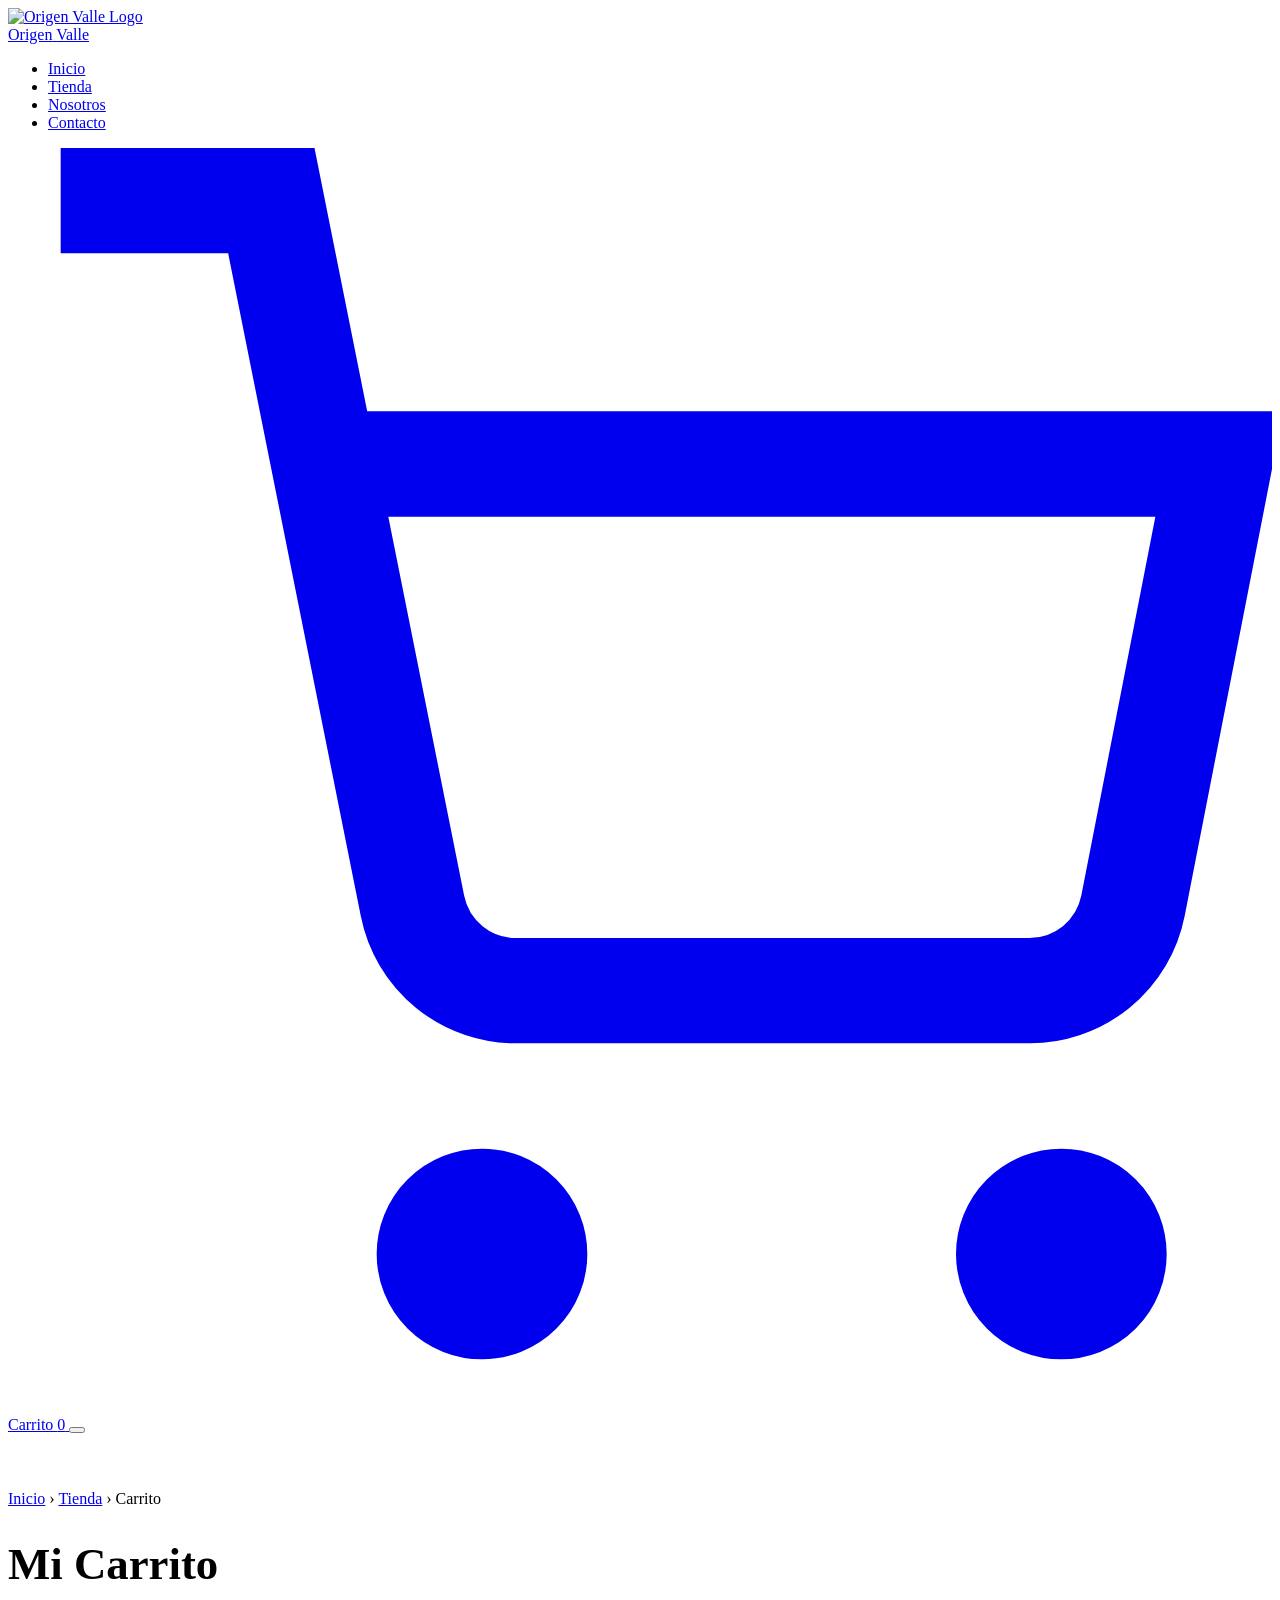
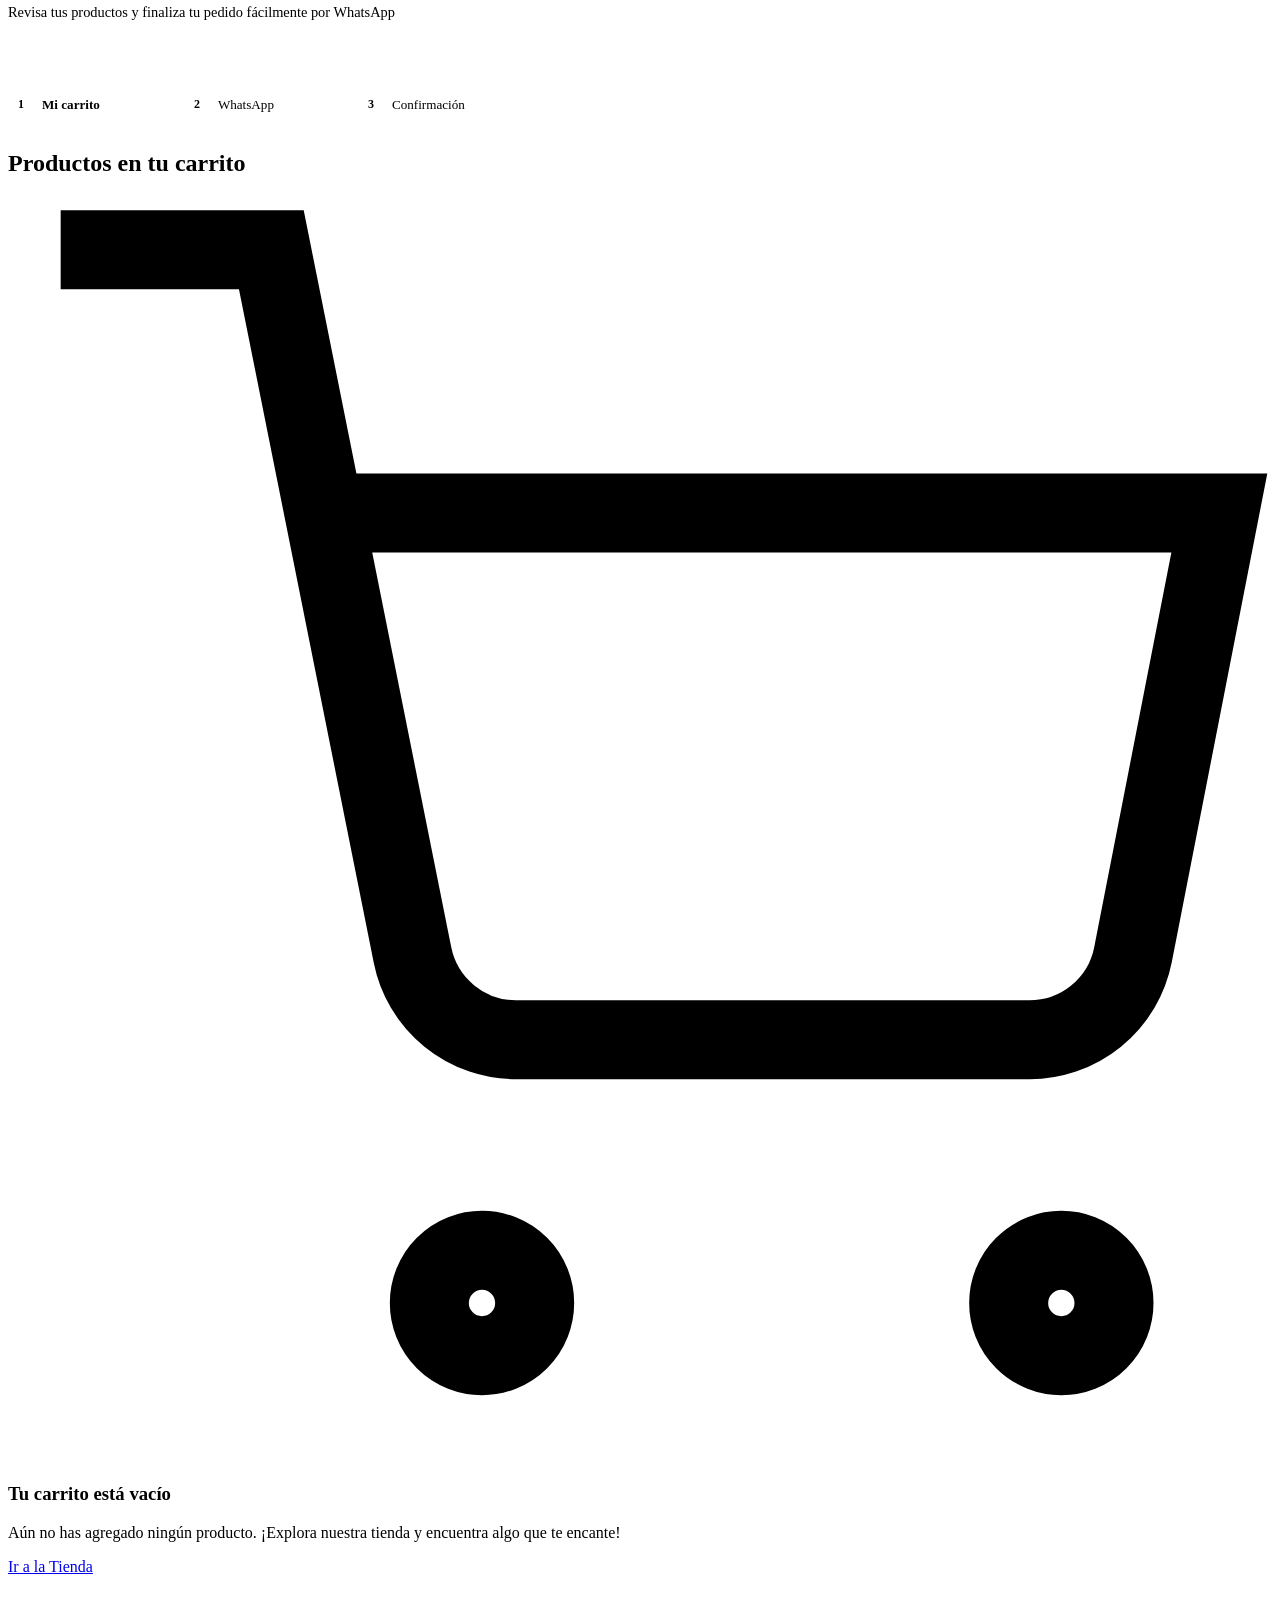
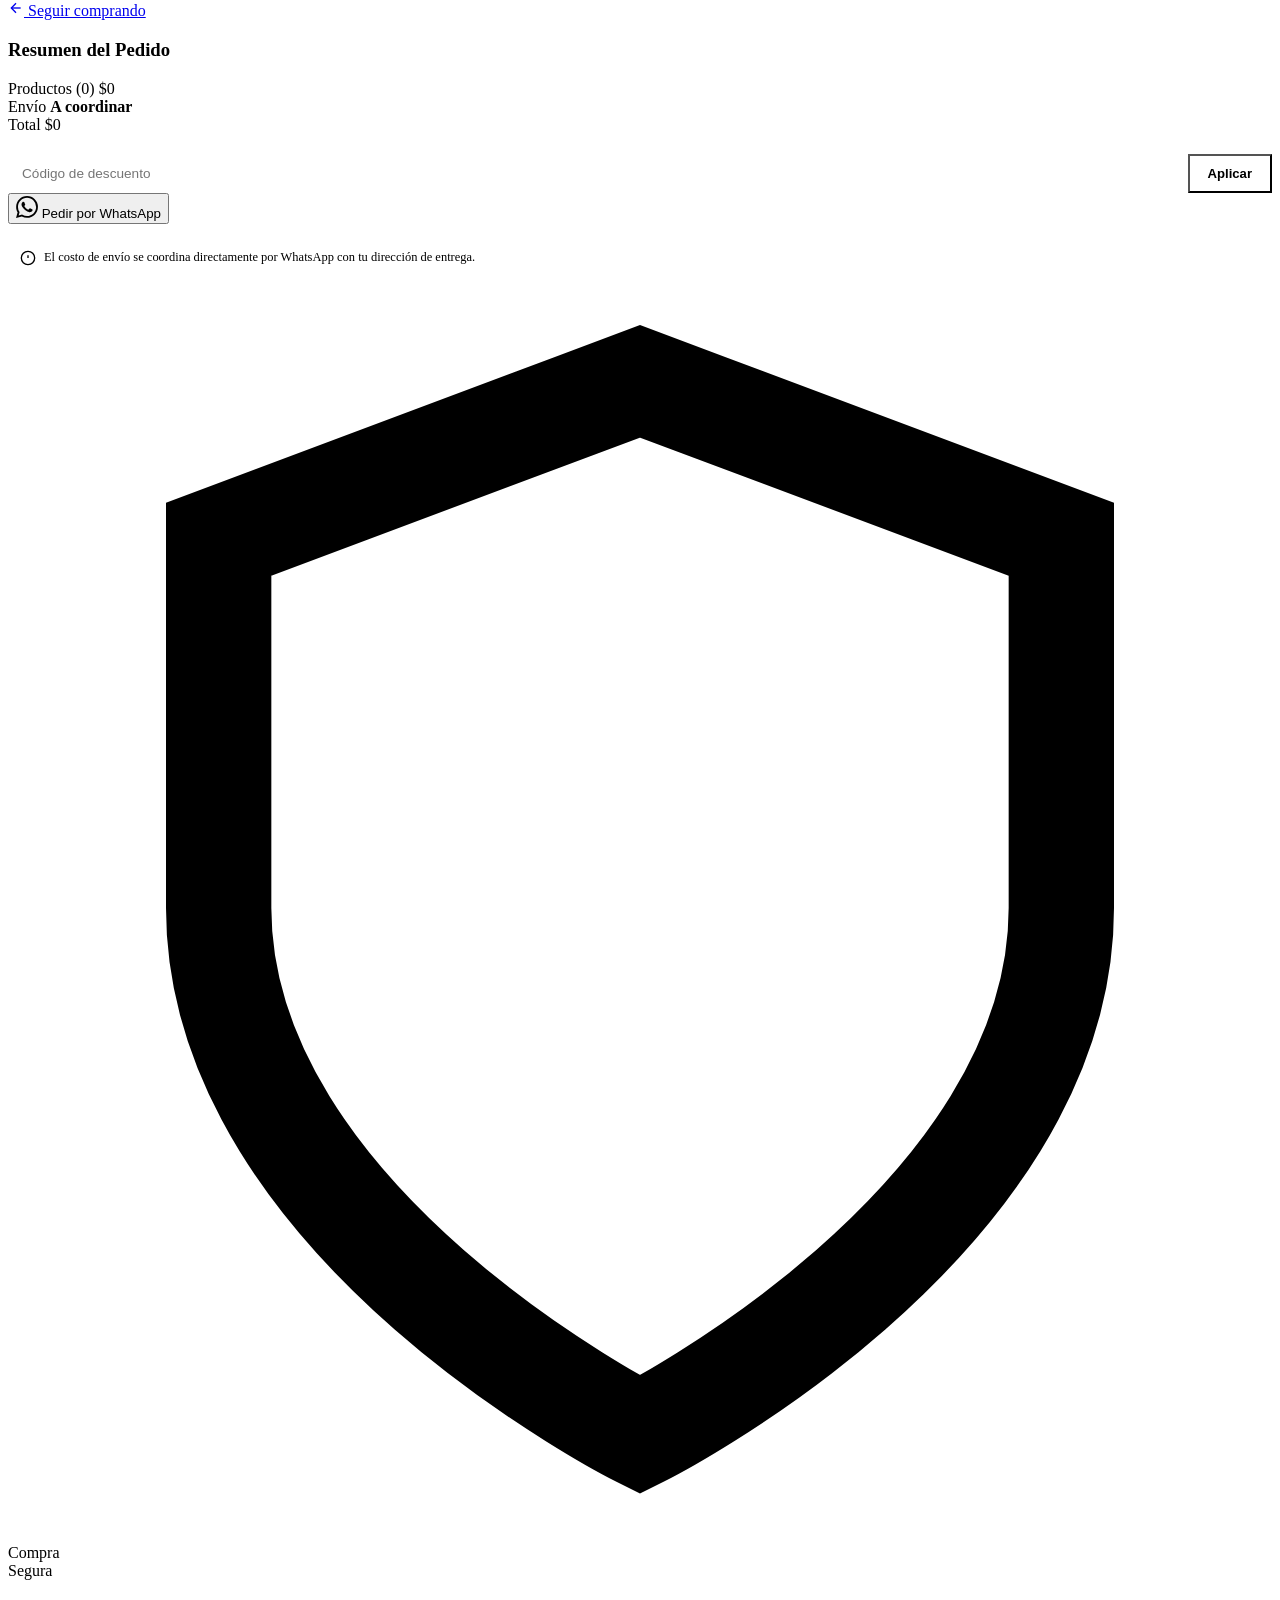
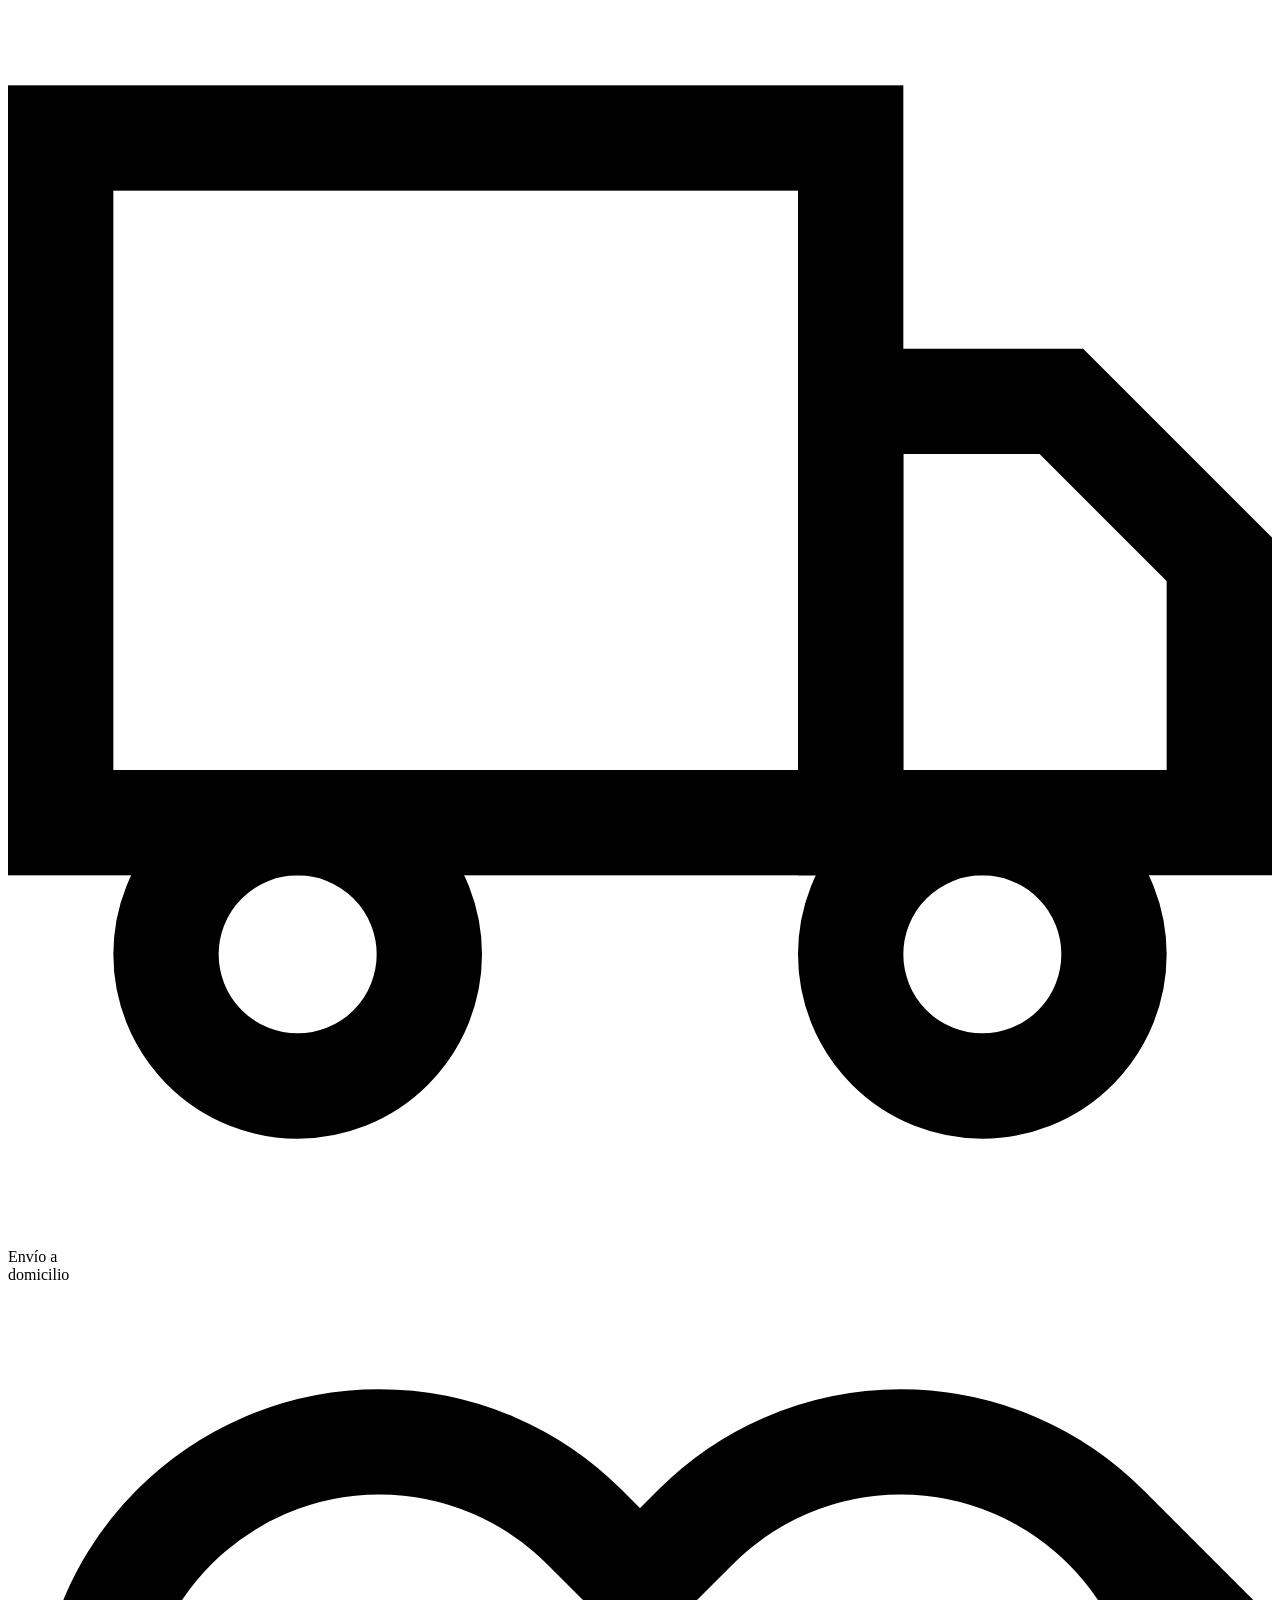
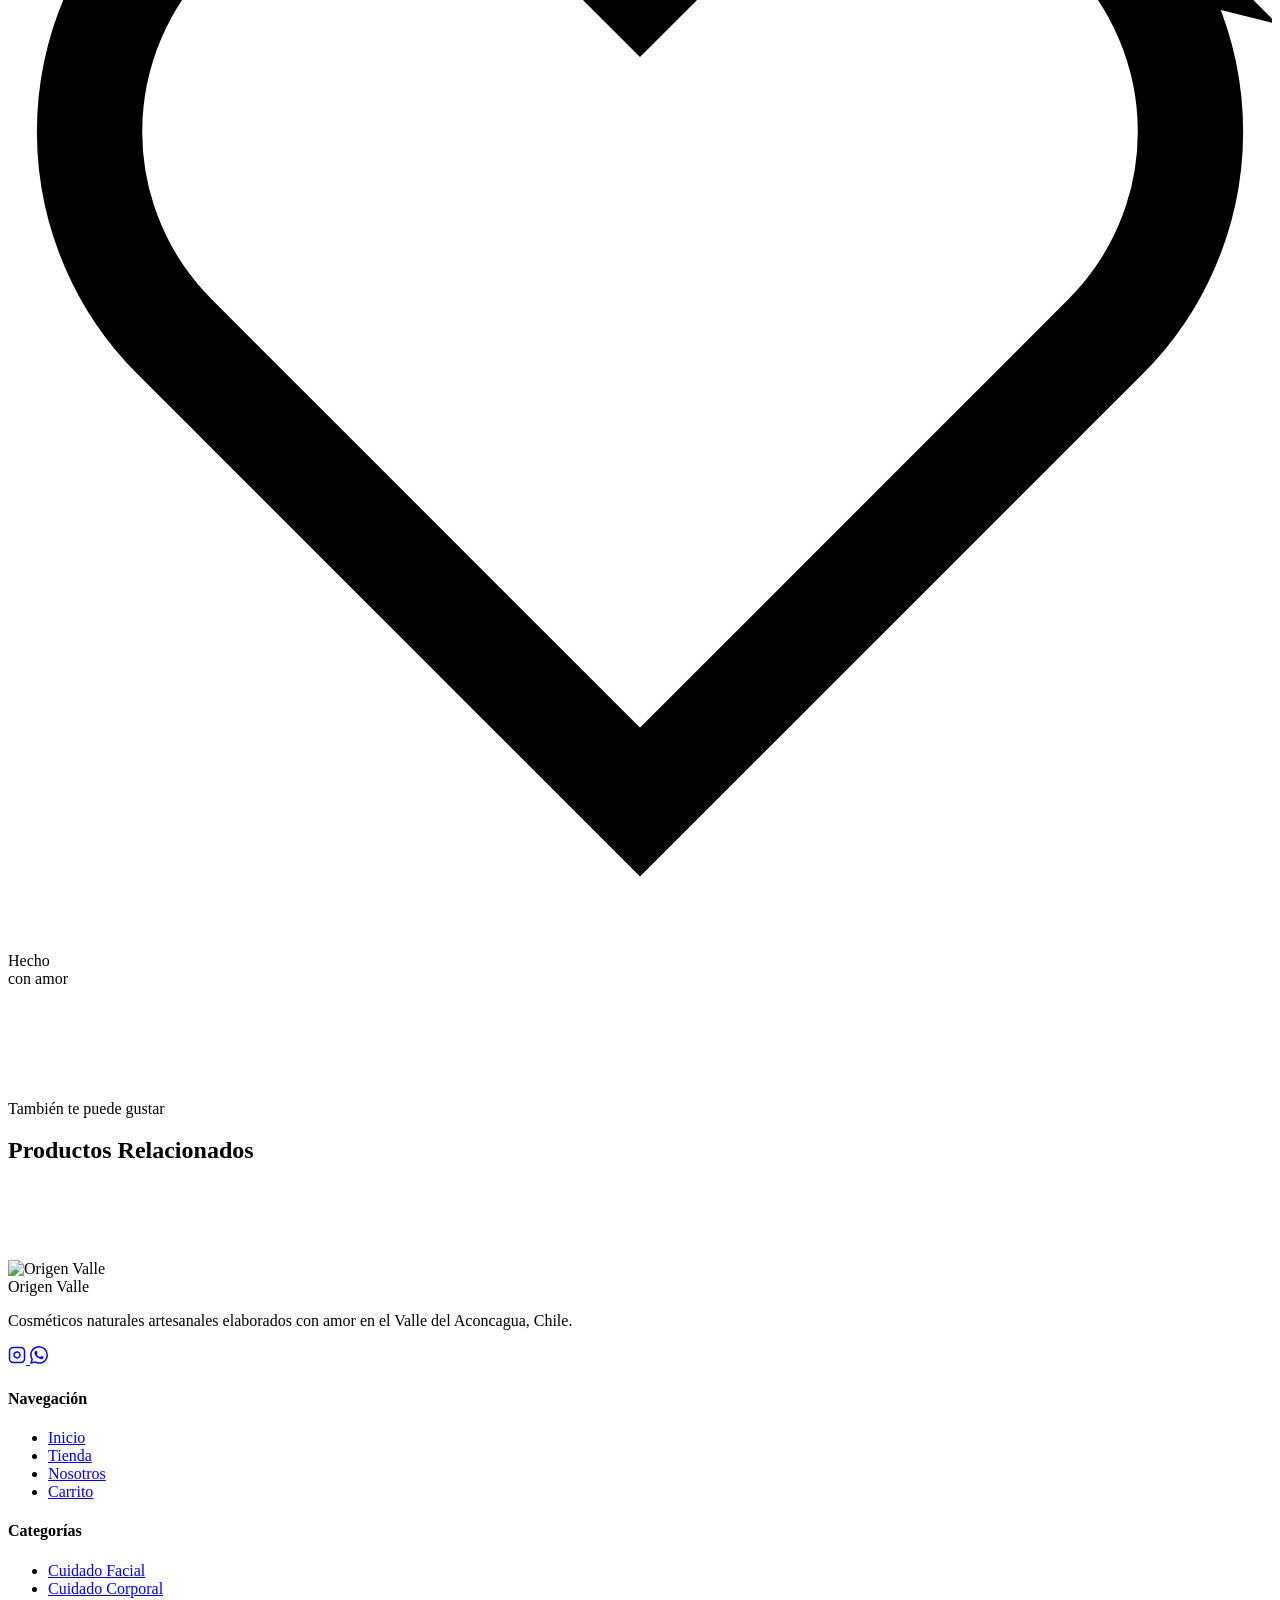
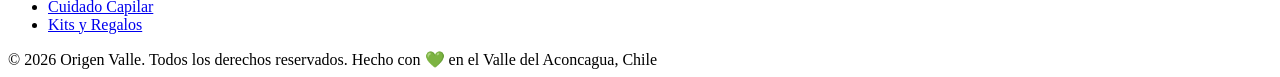
==== carrito.html @ e0bae6c4 "Add carrito.html" ====
<!DOCTYPE html>
<html lang="es">
<head>
  <meta charset="UTF-8">
  <meta name="viewport" content="width=device-width, initial-scale=1.0">
  <meta name="description" content="Carrito de compras — Origen Valle Cosmética Natural">
  <title>Carrito — Origen Valle</title>
  <link rel="stylesheet" href="css/styles.css">
  <style>
    .cart-header-section {
      background: linear-gradient(135deg, var(--primary-light) 0%, #FDFAF7 100%);
      padding: 3.5rem 0 2.5rem;
    }
    .cart-header-section h1 {
      font-family: 'Playfair Display', serif;
      font-size: clamp(2rem, 4vw, 2.8rem);
      color: var(--dark);
      margin-bottom: 0.5rem;
    }
    .cart-header-section h1 span { color: var(--primary-dark); }
    .cart-header-section p { color: var(--medium); font-size: 0.9rem; }

    /* Sugeridos */
    .suggested-section {
      background: var(--cream);
      padding: 4rem 0;
    }
    .suggested-section .section-header { margin-bottom: 2rem; }
    .suggested-grid {
      display: grid;
      grid-template-columns: repeat(4, 1fr);
      gap: 1.25rem;
    }

    /* Cupón */
    .coupon-row {
      display: flex;
      gap: 0.5rem;
      margin-top: 1.25rem;
    }
    .coupon-input {
      flex: 1;
      padding: 10px 14px;
      border: 1.5px solid var(--border);
      border-radius: var(--radius-pill);
      font-family: 'Poppins', sans-serif;
      font-size: 0.85rem;
      outline: none;
      background: var(--light-bg);
      transition: var(--transition);
    }
    .coupon-input:focus {
      border-color: var(--primary);
      background: var(--white);
    }
    .coupon-btn {
      padding: 10px 18px;
      background: var(--primary-light);
      color: var(--primary-dark);
      border-radius: var(--radius-pill);
      font-size: 0.82rem;
      font-weight: 600;
      transition: var(--transition);
    }
    .coupon-btn:hover { background: var(--primary); color: var(--white); }

    /* Info badges en resumen */
    .summary-info {
      display: flex;
      align-items: center;
      gap: 8px;
      font-size: 0.78rem;
      color: var(--medium);
      margin-top: 1rem;
      padding: 10px 12px;
      background: var(--primary-light);
      border-radius: var(--radius-sm);
    }
    .summary-info svg { width: 16px; height: 16px; color: var(--primary-dark); flex-shrink: 0; }

    /* Cart Steps indicator */
    .cart-steps {
      display: flex;
      align-items: center;
      gap: 0;
      margin-bottom: 2rem;
    }
    .step {
      display: flex;
      align-items: center;
      gap: 0.5rem;
      font-size: 0.82rem;
      color: var(--medium);
    }
    .step.active { color: var(--primary-dark); font-weight: 600; }
    .step-num {
      width: 26px;
      height: 26px;
      border-radius: 50%;
      border: 2px solid var(--border);
      display: flex;
      align-items: center;
      justify-content: center;
      font-size: 0.75rem;
      font-weight: 700;
      flex-shrink: 0;
    }
    .step.active .step-num {
      background: var(--primary);
      border-color: var(--primary);
      color: var(--white);
    }
    .step-line {
      flex: 1;
      height: 1px;
      background: var(--border);
      margin: 0 0.75rem;
      max-width: 60px;
    }

    @media (max-width: 640px) {
      .suggested-grid { grid-template-columns: repeat(2, 1fr); }
    }
  </style>
</head>
<body data-page="carrito">

  <!-- NAVBAR -->
  <nav class="navbar">
    <div class="container">
      <a href="index.html" class="nav-logo">
        <img src="logo/WhatsApp%20Image%202026-04-01%20at%2014.21.56.jpeg" alt="Origen Valle Logo">
        <div class="nav-logo-text">
          <span>Origen</span>
          <span>Valle</span>
        </div>
      </a>
      <ul class="nav-links">
        <li><a href="index.html">Inicio</a></li>
        <li><a href="tienda.html">Tienda</a></li>
        <li><a href="index.html#nosotros">Nosotros</a></li>
        <li><a href="index.html#contacto">Contacto</a></li>
      </ul>
      <div class="nav-actions">
        <a href="carrito.html" class="cart-btn">
          <svg viewBox="0 0 24 24" fill="none" stroke="currentColor" stroke-width="2">
            <circle cx="9" cy="21" r="1"/><circle cx="20" cy="21" r="1"/>
            <path d="M1 1h4l2.68 13.39a2 2 0 001.98 1.61h9.72a2 2 0 001.98-1.61L23 6H6"/>
          </svg>
          Carrito
          <span class="cart-badge">0</span>
        </a>
        <button class="menu-toggle" aria-label="Menú">
          <span></span><span></span><span></span>
        </button>
      </div>
    </div>
  </nav>

  <!-- HEADER -->
  <div class="cart-header-section">
    <div class="container">
      <div class="breadcrumb">
        <a href="index.html">Inicio</a>
        <span>›</span>
        <a href="tienda.html">Tienda</a>
        <span>›</span>
        <span>Carrito</span>
      </div>
      <h1>Mi <span>Carrito</span></h1>
      <p>Revisa tus productos y finaliza tu pedido fácilmente por WhatsApp</p>
    </div>
  </div>

  <!-- CART CONTENT -->
  <div style="background: var(--light-bg); padding: 1rem 0 3rem;">
    <div class="container">
      <div class="cart-layout">

        <!-- Columna izquierda: items -->
        <div class="cart-items-section">

          <!-- Pasos -->
          <div class="cart-steps">
            <div class="step active">
              <div class="step-num">1</div>
              <span>Mi carrito</span>
            </div>
            <div class="step-line"></div>
            <div class="step">
              <div class="step-num">2</div>
              <span>WhatsApp</span>
            </div>
            <div class="step-line"></div>
            <div class="step">
              <div class="step-num">3</div>
              <span>Confirmación</span>
            </div>
          </div>

          <h2>Productos en tu carrito</h2>

          <!-- Estado vacío -->
          <div class="cart-empty hidden" id="cart-empty">
            <svg viewBox="0 0 24 24" fill="none" stroke="currentColor" stroke-width="1.5">
              <circle cx="9" cy="21" r="1"/><circle cx="20" cy="21" r="1"/>
              <path d="M1 1h4l2.68 13.39a2 2 0 001.98 1.61h9.72a2 2 0 001.98-1.61L23 6H6"/>
            </svg>
            <h3>Tu carrito está vacío</h3>
            <p>Aún no has agregado ningún producto. ¡Explora nuestra tienda y encuentra algo que te encante!</p>
            <a href="tienda.html" class="btn btn-primary">Ir a la Tienda</a>
          </div>

          <!-- Items -->
          <div id="cart-items"></div>

          <!-- Continuar comprando -->
          <div style="margin-top: 1.5rem;">
            <a href="tienda.html" class="btn btn-outline" style="gap:8px;">
              <svg viewBox="0 0 24 24" fill="none" stroke="currentColor" stroke-width="2" width="16" height="16">
                <line x1="19" y1="12" x2="5" y2="12"/><polyline points="12 19 5 12 12 5"/>
              </svg>
              Seguir comprando
            </a>
          </div>
        </div>

        <!-- Columna derecha: resumen -->
        <div id="order-summary">
          <div class="order-summary">
            <h3>Resumen del Pedido</h3>

            <div class="summary-line">
              <span>Productos (<span id="summary-items">0</span>)</span>
              <span id="summary-subtotal">$0</span>
            </div>
            <div class="summary-line">
              <span>Envío</span>
              <span style="color: var(--primary); font-weight:600;">A coordinar</span>
            </div>
            <div class="summary-line total">
              <span>Total</span>
              <span id="summary-total">$0</span>
            </div>

            <!-- Cupón -->
            <div class="coupon-row">
              <input type="text" class="coupon-input" placeholder="Código de descuento">
              <button class="coupon-btn">Aplicar</button>
            </div>

            <!-- Botón WhatsApp -->
            <button class="whatsapp-btn" onclick="checkoutWhatsApp()">
              <svg viewBox="0 0 24 24" fill="currentColor" width="22" height="22">
                <path d="M17.472 14.382c-.297-.149-1.758-.867-2.03-.967-.273-.099-.471-.148-.67.15-.197.297-.767.966-.94 1.164-.173.199-.347.223-.644.075-.297-.15-1.255-.463-2.39-1.475-.883-.788-1.48-1.761-1.653-2.059-.173-.297-.018-.458.13-.606.134-.133.298-.347.446-.52.149-.174.198-.298.298-.497.099-.198.05-.371-.025-.52-.075-.149-.669-1.612-.916-2.207-.242-.579-.487-.5-.669-.51-.173-.008-.371-.01-.57-.01-.198 0-.52.074-.792.372-.272.297-1.04 1.016-1.04 2.479 0 1.462 1.065 2.875 1.213 3.074.149.198 2.096 3.2 5.077 4.487.709.306 1.262.489 1.694.625.712.227 1.36.195 1.871.118.571-.085 1.758-.719 2.006-1.413.248-.694.248-1.289.173-1.413-.074-.124-.272-.198-.57-.347m-5.421 7.403h-.004a9.87 9.87 0 01-5.031-1.378l-.361-.214-3.741.982.998-3.648-.235-.374a9.86 9.86 0 01-1.51-5.26c.001-5.45 4.436-9.884 9.888-9.884 2.64 0 5.122 1.03 6.988 2.898a9.825 9.825 0 012.893 6.994c-.003 5.45-4.437 9.884-9.885 9.884m8.413-18.297A11.815 11.815 0 0012.05 0C5.495 0 .16 5.335.157 11.892c0 2.096.547 4.142 1.588 5.945L.057 24l6.305-1.654a11.882 11.882 0 005.683 1.448h.005c6.554 0 11.89-5.335 11.893-11.893a11.821 11.821 0 00-3.48-8.413Z"/>
              </svg>
              Pedir por WhatsApp
            </button>

            <!-- Info de envío -->
            <div class="summary-info">
              <svg viewBox="0 0 24 24" fill="none" stroke="currentColor" stroke-width="2">
                <circle cx="12" cy="12" r="10"/><line x1="12" y1="8" x2="12" y2="12"/><line x1="12" y1="16" x2="12.01" y2="16"/>
              </svg>
              El costo de envío se coordina directamente por WhatsApp con tu dirección de entrega.
            </div>

            <!-- Badges de confianza -->
            <div class="secure-badges">
              <div class="secure-badge">
                <svg viewBox="0 0 24 24" fill="none" stroke="currentColor" stroke-width="2">
                  <path d="M12 22s8-4 8-10V5l-8-3-8 3v7c0 6 8 10 8 10z"/>
                </svg>
                Compra<br>Segura
              </div>
              <div class="secure-badge">
                <svg viewBox="0 0 24 24" fill="none" stroke="currentColor" stroke-width="2">
                  <rect x="1" y="3" width="15" height="13"/><polygon points="16 8 20 8 23 11 23 16 16 16 16 8"/><circle cx="5.5" cy="18.5" r="2.5"/><circle cx="18.5" cy="18.5" r="2.5"/>
                </svg>
                Envío a<br>domicilio
              </div>
              <div class="secure-badge">
                <svg viewBox="0 0 24 24" fill="none" stroke="currentColor" stroke-width="2">
                  <path d="M20.84 4.61a5.5 5.5 0 00-7.78 0L12 5.67l-1.06-1.06a5.5 5.5 0 00-7.78 7.78l1.06 1.06L12 21.23l7.78-7.78 1.06-1.06a5.5 5.5 0 000-7.78z"/>
                </svg>
                Hecho<br>con amor
              </div>
            </div>
          </div>
        </div>

      </div>
    </div>
  </div>

  <!-- SUGERIDOS -->
  <section class="suggested-section">
    <div class="container">
      <div class="section-header">
        <span class="section-tag">También te puede gustar</span>
        <h2 class="section-title">Productos <span>Relacionados</span></h2>
      </div>
      <div class="suggested-grid" id="suggested-grid">
        <!-- Renderizado por JS -->
      </div>
    </div>
  </section>

  <!-- FOOTER -->
  <footer class="footer">
    <div class="container">
      <div class="footer-grid">
        <div class="footer-brand">
          <div class="footer-logo">
            <img src="logo/WhatsApp%20Image%202026-04-01%20at%2014.21.56.jpeg" alt="Origen Valle">
            <div class="footer-logo-text">
              <span>Origen</span>
              <span>Valle</span>
            </div>
          </div>
          <p class="footer-tagline">Cosméticos naturales artesanales elaborados con amor en el Valle del Aconcagua, Chile.</p>
          <div class="footer-social">
            <a href="https://instagram.com/origen_valle" target="_blank" title="Instagram">
              <svg viewBox="0 0 24 24" fill="none" stroke="currentColor" stroke-width="2" width="18" height="18">
                <rect x="2" y="2" width="20" height="20" rx="5"/><path d="M16 11.37A4 4 0 1112.63 8 4 4 0 0116 11.37z"/><line x1="17.5" y1="6.5" x2="17.51" y2="6.5"/>
              </svg>
            </a>
            <a href="https://wa.me/56982233777" target="_blank" title="WhatsApp">
              <svg viewBox="0 0 24 24" fill="currentColor" width="18" height="18">
                <path d="M17.472 14.382c-.297-.149-1.758-.867-2.03-.967-.273-.099-.471-.148-.67.15-.197.297-.767.966-.94 1.164-.173.199-.347.223-.644.075-.297-.15-1.255-.463-2.39-1.475-.883-.788-1.48-1.761-1.653-2.059-.173-.297-.018-.458.13-.606.134-.133.298-.347.446-.52.149-.174.198-.298.298-.497.099-.198.05-.371-.025-.52-.075-.149-.669-1.612-.916-2.207-.242-.579-.487-.5-.669-.51-.173-.008-.371-.01-.57-.01-.198 0-.52.074-.792.372-.272.297-1.04 1.016-1.04 2.479 0 1.462 1.065 2.875 1.213 3.074.149.198 2.096 3.2 5.077 4.487.709.306 1.262.489 1.694.625.712.227 1.36.195 1.871.118.571-.085 1.758-.719 2.006-1.413.248-.694.248-1.289.173-1.413-.074-.124-.272-.198-.57-.347m-5.421 7.403h-.004a9.87 9.87 0 01-5.031-1.378l-.361-.214-3.741.982.998-3.648-.235-.374a9.86 9.86 0 01-1.51-5.26c.001-5.45 4.436-9.884 9.888-9.884 2.64 0 5.122 1.03 6.988 2.898a9.825 9.825 0 012.893 6.994c-.003 5.45-4.437 9.884-9.885 9.884m8.413-18.297A11.815 11.815 0 0012.05 0C5.495 0 .16 5.335.157 11.892c0 2.096.547 4.142 1.588 5.945L.057 24l6.305-1.654a11.882 11.882 0 005.683 1.448h.005c6.554 0 11.89-5.335 11.893-11.893a11.821 11.821 0 00-3.48-8.413Z"/>
              </svg>
            </a>
          </div>
        </div>
        <div class="footer-col">
          <h4>Navegación</h4>
          <ul>
            <li><a href="index.html">Inicio</a></li>
            <li><a href="tienda.html">Tienda</a></li>
            <li><a href="index.html#nosotros">Nosotros</a></li>
            <li><a href="carrito.html">Carrito</a></li>
          </ul>
        </div>
        <div class="footer-col">
          <h4>Categorías</h4>
          <ul>
            <li><a href="tienda.html">Cuidado Facial</a></li>
            <li><a href="tienda.html">Cuidado Corporal</a></li>
            <li><a href="tienda.html">Cuidado Capilar</a></li>
            <li><a href="tienda.html">Kits y Regalos</a></li>
          </ul>
        </div>
      </div>
      <div class="footer-bottom">
        <span>© 2026 Origen Valle. Todos los derechos reservados.</span>
        <span>Hecho con 💚 en el Valle del Aconcagua, Chile</span>
      </div>
    </div>
  </footer>

  <script src="js/app.js"></script>
  <script>
    // Renderizar productos sugeridos (los que no están en el carrito, máx 4)
    document.addEventListener('DOMContentLoaded', () => {
      const grid = document.getElementById('suggested-grid');
      if (!grid) return;
      const cartIds = getCart().map(i => i.id);
      const suggestions = PRODUCTS
        .filter(p => !cartIds.includes(p.id))
        .slice(0, 4);
      if (suggestions.length > 0) {
        grid.innerHTML = suggestions.map(createProductCard).join('');
      } else {
        // Si todo está en carrito, mostrar primeros 4
        grid.innerHTML = PRODUCTS.slice(0, 4).map(createProductCard).join('');
      }
    });
  </script>
</body>
</html>
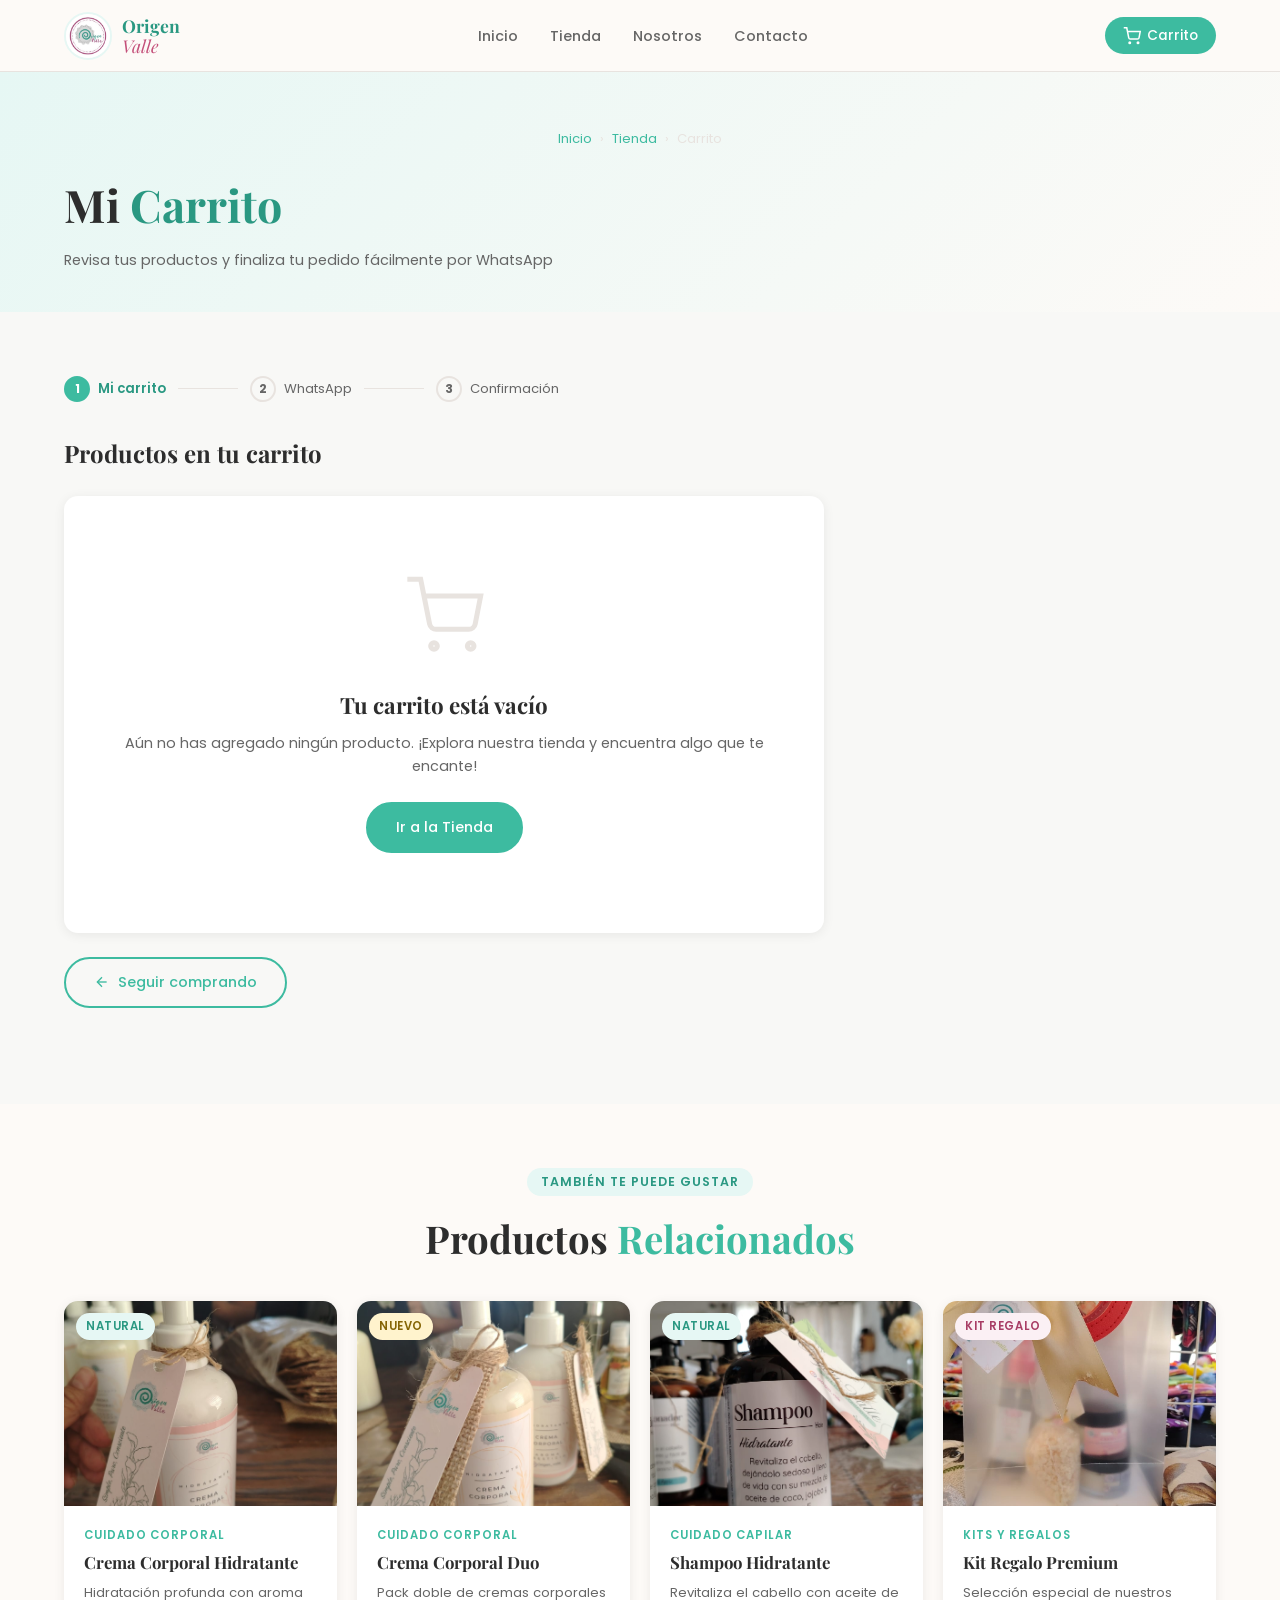
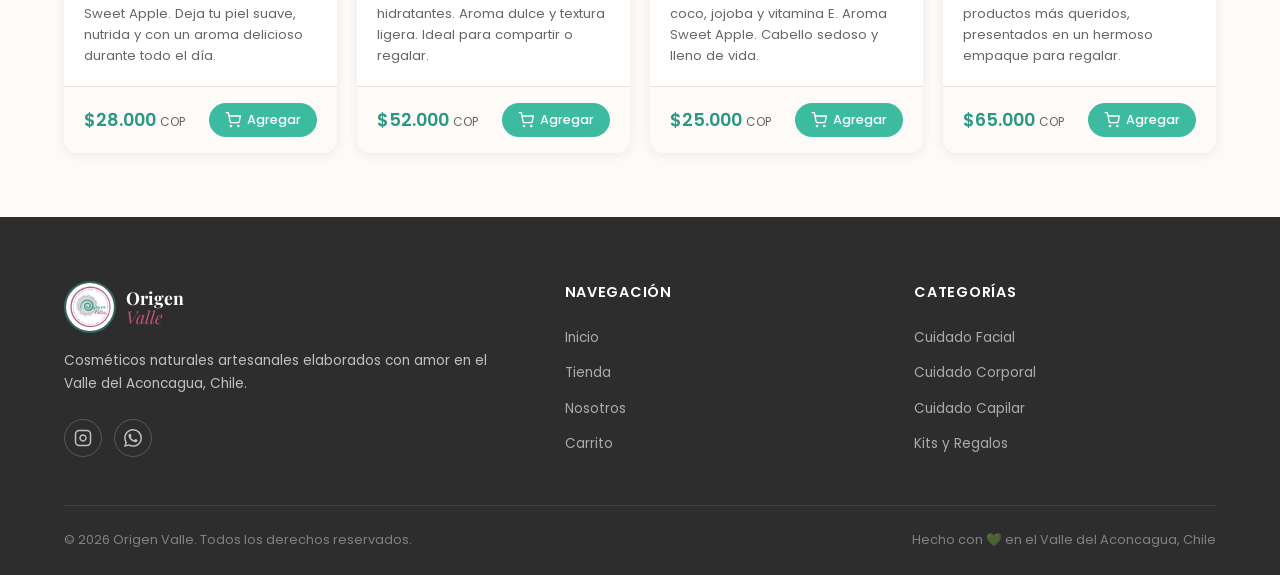
==== commit 2fda1a56: "fix: responsive carrito.html" ====
--- a/carrito.html
+++ b/carrito.html
@@ -118,8 +118,26 @@
       max-width: 60px;
     }
 
-    @media (max-width: 640px) {
-      .suggested-grid { grid-template-columns: repeat(2, 1fr); }
+    @media (max-width: 768px) {
+      .cart-header-section { padding: 2.5rem 0 1.75rem; }
+      .suggested-section { padding: 2.5rem 0; }
+      .suggested-grid { grid-template-columns: repeat(2, 1fr); gap: 1rem; }
+      .cart-steps { margin-bottom: 1.5rem; }
+      .step { font-size: 0.75rem; }
+      .step-line { max-width: 30px; margin: 0 0.4rem; }
+    }
+    @media (max-width: 600px) {
+      .cart-header-section { padding: 2rem 0 1.5rem; }
+      .cart-header-section h1 { font-size: 1.75rem; }
+      .suggested-grid { grid-template-columns: repeat(2, 1fr); gap: 0.75rem; }
+      .secure-badges { gap: 1rem; }
+      .coupon-row { flex-direction: column; }
+      .coupon-btn { width: 100%; padding: 10px; }
+    }
+    @media (max-width: 400px) {
+      .suggested-grid { grid-template-columns: 1fr; }
+      .step span { display: none; }
+      .step-line { max-width: 20px; }
     }
   </style>
 </head>
--- a/css/styles.css
+++ b/css/styles.css
@@ -0,0 +1,961 @@
+/* ============================================
+   ORIGEN VALLE — Estilos Globales
+   Paleta: Teal #3DBBA0 · Magenta #C4507A · Crema #FDFAF7
+   ============================================ */
+
+@import url('https://fonts.googleapis.com/css2?family=Playfair+Display:ital,wght@0,400;0,600;0,700;1,400&family=Poppins:wght@300;400;500;600&display=swap');
+
+/* ---- Variables ---- */
+:root {
+  --primary:        #3DBBA0;
+  --primary-dark:   #2A9882;
+  --primary-light:  #E6F7F4;
+  --accent:         #C4507A;
+  --accent-dark:    #A83D65;
+  --accent-light:   #FBF0F4;
+  --cream:          #FDFAF7;
+  --white:          #FFFFFF;
+  --dark:           #2D2D2D;
+  --medium:         #666666;
+  --light-bg:       #F8F8F6;
+  --border:         #E8E3DF;
+  --shadow-sm:      0 2px 12px rgba(0,0,0,0.07);
+  --shadow:         0 6px 24px rgba(0,0,0,0.10);
+  --shadow-lg:      0 12px 40px rgba(0,0,0,0.14);
+  --radius:         14px;
+  --radius-sm:      8px;
+  --radius-pill:    50px;
+  --transition:     all 0.3s cubic-bezier(0.25, 0.46, 0.45, 0.94);
+  --nav-height:     72px;
+}
+
+/* ---- Reset ---- */
+*, *::before, *::after { margin: 0; padding: 0; box-sizing: border-box; }
+html { scroll-behavior: smooth; font-size: 16px; }
+body {
+  font-family: 'Poppins', sans-serif;
+  color: var(--dark);
+  background: var(--cream);
+  line-height: 1.6;
+  -webkit-font-smoothing: antialiased;
+}
+img { display: block; max-width: 100%; }
+a { text-decoration: none; color: inherit; }
+ul { list-style: none; }
+button { cursor: pointer; border: none; background: none; font-family: inherit; }
+
+/* ============================================
+   NAVBAR
+   ============================================ */
+.navbar {
+  position: sticky;
+  top: 0;
+  z-index: 1000;
+  height: var(--nav-height);
+  background: rgba(253, 250, 247, 0.96);
+  backdrop-filter: blur(12px);
+  border-bottom: 1px solid var(--border);
+  display: flex;
+  align-items: center;
+}
+.navbar .container {
+  display: flex;
+  align-items: center;
+  justify-content: space-between;
+  width: 100%;
+}
+.nav-logo {
+  display: flex;
+  align-items: center;
+  gap: 10px;
+}
+.nav-logo img {
+  height: 48px;
+  width: 48px;
+  object-fit: cover;
+  border-radius: 50%;
+  border: 2px solid var(--primary-light);
+}
+.nav-logo-text {
+  display: flex;
+  flex-direction: column;
+  line-height: 1.1;
+}
+.nav-logo-text span:first-child {
+  font-family: 'Playfair Display', serif;
+  font-size: 1.1rem;
+  font-weight: 700;
+  color: var(--primary-dark);
+}
+.nav-logo-text span:last-child {
+  font-family: 'Playfair Display', serif;
+  font-size: 1.1rem;
+  font-style: italic;
+  color: var(--accent);
+}
+.nav-links {
+  display: flex;
+  align-items: center;
+  gap: 2rem;
+}
+.nav-links a {
+  font-size: 0.9rem;
+  font-weight: 500;
+  color: var(--medium);
+  transition: var(--transition);
+  position: relative;
+}
+.nav-links a::after {
+  content: '';
+  position: absolute;
+  bottom: -4px;
+  left: 0;
+  width: 0;
+  height: 2px;
+  background: var(--primary);
+  transition: var(--transition);
+}
+.nav-links a:hover,
+.nav-links a.active {
+  color: var(--primary-dark);
+}
+.nav-links a:hover::after,
+.nav-links a.active::after {
+  width: 100%;
+}
+.nav-actions {
+  display: flex;
+  align-items: center;
+  gap: 1rem;
+}
+.cart-btn {
+  position: relative;
+  display: flex;
+  align-items: center;
+  gap: 6px;
+  padding: 8px 18px;
+  background: var(--primary);
+  color: var(--white);
+  border-radius: var(--radius-pill);
+  font-size: 0.85rem;
+  font-weight: 500;
+  transition: var(--transition);
+}
+.cart-btn:hover { background: var(--primary-dark); transform: translateY(-1px); }
+.cart-btn svg { width: 18px; height: 18px; }
+.cart-badge {
+  position: absolute;
+  top: -6px;
+  right: -6px;
+  background: var(--accent);
+  color: var(--white);
+  font-size: 0.65rem;
+  font-weight: 700;
+  width: 18px;
+  height: 18px;
+  border-radius: 50%;
+  display: flex;
+  align-items: center;
+  justify-content: center;
+  opacity: 0;
+  transform: scale(0);
+  transition: var(--transition);
+}
+.cart-badge.visible {
+  opacity: 1;
+  transform: scale(1);
+}
+.menu-toggle {
+  display: none;
+  flex-direction: column;
+  gap: 5px;
+  padding: 8px;
+}
+.menu-toggle span {
+  display: block;
+  width: 24px;
+  height: 2px;
+  background: var(--dark);
+  border-radius: 2px;
+  transition: var(--transition);
+}
+
+/* ============================================
+   CONTAINER
+   ============================================ */
+.container {
+  width: 100%;
+  max-width: 1200px;
+  margin: 0 auto;
+  padding: 0 1.5rem;
+}
+
+/* ============================================
+   BOTONES
+   ============================================ */
+.btn {
+  display: inline-flex;
+  align-items: center;
+  justify-content: center;
+  gap: 8px;
+  padding: 12px 28px;
+  border-radius: var(--radius-pill);
+  font-family: 'Poppins', sans-serif;
+  font-size: 0.9rem;
+  font-weight: 500;
+  transition: var(--transition);
+  cursor: pointer;
+  border: 2px solid transparent;
+}
+.btn-primary {
+  background: var(--primary);
+  color: var(--white);
+  border-color: var(--primary);
+}
+.btn-primary:hover {
+  background: var(--primary-dark);
+  border-color: var(--primary-dark);
+  transform: translateY(-2px);
+  box-shadow: 0 6px 20px rgba(61, 187, 160, 0.35);
+}
+.btn-accent {
+  background: var(--accent);
+  color: var(--white);
+  border-color: var(--accent);
+}
+.btn-accent:hover {
+  background: var(--accent-dark);
+  border-color: var(--accent-dark);
+  transform: translateY(-2px);
+  box-shadow: 0 6px 20px rgba(196, 80, 122, 0.35);
+}
+.btn-outline {
+  background: transparent;
+  color: var(--primary);
+  border-color: var(--primary);
+}
+.btn-outline:hover {
+  background: var(--primary);
+  color: var(--white);
+  transform: translateY(-2px);
+}
+.btn-outline-white {
+  background: transparent;
+  color: var(--white);
+  border-color: rgba(255,255,255,0.7);
+}
+.btn-outline-white:hover {
+  background: var(--white);
+  color: var(--primary-dark);
+}
+.btn-lg { padding: 15px 36px; font-size: 1rem; }
+.btn-sm { padding: 8px 18px; font-size: 0.8rem; }
+
+/* ============================================
+   SECCIÓN BASE
+   ============================================ */
+.section { padding: 5rem 0; }
+.section-header {
+  text-align: center;
+  margin-bottom: 3rem;
+}
+.section-tag {
+  display: inline-block;
+  padding: 4px 14px;
+  background: var(--primary-light);
+  color: var(--primary-dark);
+  border-radius: var(--radius-pill);
+  font-size: 0.78rem;
+  font-weight: 600;
+  letter-spacing: 0.08em;
+  text-transform: uppercase;
+  margin-bottom: 0.75rem;
+}
+.section-tag.accent {
+  background: var(--accent-light);
+  color: var(--accent-dark);
+}
+.section-title {
+  font-family: 'Playfair Display', serif;
+  font-size: clamp(1.7rem, 3vw, 2.5rem);
+  color: var(--dark);
+  margin-bottom: 0.75rem;
+}
+.section-title span { color: var(--primary); }
+.section-title span.accent { color: var(--accent); }
+.section-subtitle {
+  font-size: 0.95rem;
+  color: var(--medium);
+  max-width: 520px;
+  margin: 0 auto;
+  line-height: 1.7;
+}
+
+/* ============================================
+   TARJETA DE PRODUCTO
+   ============================================ */
+.product-card {
+  background: var(--white);
+  border-radius: var(--radius);
+  overflow: hidden;
+  box-shadow: var(--shadow-sm);
+  transition: var(--transition);
+  display: flex;
+  flex-direction: column;
+}
+.product-card:hover {
+  transform: translateY(-6px);
+  box-shadow: var(--shadow-lg);
+}
+.product-card__image {
+  position: relative;
+  overflow: hidden;
+  aspect-ratio: 4/3;
+  background: var(--light-bg);
+}
+.product-card__image img {
+  width: 100%;
+  height: 100%;
+  object-fit: cover;
+  transition: transform 0.5s ease;
+}
+.product-card:hover .product-card__image img {
+  transform: scale(1.06);
+}
+.product-card__badge {
+  position: absolute;
+  top: 12px;
+  left: 12px;
+  padding: 4px 10px;
+  border-radius: var(--radius-pill);
+  font-size: 0.72rem;
+  font-weight: 600;
+  text-transform: uppercase;
+  letter-spacing: 0.05em;
+}
+.badge-natural {
+  background: var(--primary-light);
+  color: var(--primary-dark);
+}
+.badge-kit {
+  background: var(--accent-light);
+  color: var(--accent-dark);
+}
+.badge-nuevo {
+  background: #FFF3CD;
+  color: #856404;
+}
+.product-card__body {
+  padding: 1.25rem;
+  flex: 1;
+  display: flex;
+  flex-direction: column;
+  gap: 0.5rem;
+}
+.product-card__category {
+  font-size: 0.72rem;
+  font-weight: 600;
+  color: var(--primary);
+  text-transform: uppercase;
+  letter-spacing: 0.08em;
+}
+.product-card__name {
+  font-family: 'Playfair Display', serif;
+  font-size: 1.05rem;
+  color: var(--dark);
+  line-height: 1.3;
+}
+.product-card__desc {
+  font-size: 0.82rem;
+  color: var(--medium);
+  line-height: 1.6;
+  flex: 1;
+}
+.product-card__footer {
+  display: flex;
+  align-items: center;
+  justify-content: space-between;
+  padding: 1rem 1.25rem;
+  border-top: 1px solid var(--border);
+  background: var(--cream);
+}
+.product-card__price {
+  font-size: 1.1rem;
+  font-weight: 600;
+  color: var(--primary-dark);
+}
+.product-card__price span {
+  font-size: 0.75rem;
+  font-weight: 400;
+  color: var(--medium);
+}
+.add-to-cart-btn {
+  display: flex;
+  align-items: center;
+  gap: 6px;
+  padding: 8px 16px;
+  background: var(--primary);
+  color: var(--white);
+  border-radius: var(--radius-pill);
+  font-size: 0.8rem;
+  font-weight: 500;
+  transition: var(--transition);
+}
+.add-to-cart-btn:hover {
+  background: var(--primary-dark);
+  transform: scale(1.04);
+}
+.add-to-cart-btn.added {
+  background: var(--accent);
+}
+.add-to-cart-btn svg { width: 16px; height: 16px; }
+
+/* ============================================
+   GRID DE PRODUCTOS
+   ============================================ */
+.products-grid {
+  display: grid;
+  grid-template-columns: repeat(auto-fill, minmax(270px, 1fr));
+  gap: 1.75rem;
+}
+
+/* ============================================
+   NOTIFICACIÓN TOAST
+   ============================================ */
+.toast {
+  position: fixed;
+  bottom: 2rem;
+  right: 2rem;
+  z-index: 9999;
+  background: var(--dark);
+  color: var(--white);
+  padding: 14px 22px;
+  border-radius: var(--radius);
+  font-size: 0.88rem;
+  font-weight: 500;
+  display: flex;
+  align-items: center;
+  gap: 10px;
+  box-shadow: var(--shadow-lg);
+  transform: translateY(100px);
+  opacity: 0;
+  transition: var(--transition);
+  max-width: 320px;
+}
+.toast.show {
+  transform: translateY(0);
+  opacity: 1;
+}
+.toast-icon {
+  width: 20px;
+  height: 20px;
+  background: var(--primary);
+  border-radius: 50%;
+  display: flex;
+  align-items: center;
+  justify-content: center;
+  flex-shrink: 0;
+}
+
+/* ============================================
+   FOOTER
+   ============================================ */
+.footer {
+  background: var(--dark);
+  color: rgba(255,255,255,0.7);
+  padding: 4rem 0 0;
+}
+.footer-grid {
+  display: grid;
+  grid-template-columns: 1.5fr 1fr 1fr;
+  gap: 3rem;
+  padding-bottom: 3rem;
+  border-bottom: 1px solid rgba(255,255,255,0.1);
+}
+.footer-brand {
+  display: flex;
+  flex-direction: column;
+  gap: 1rem;
+}
+.footer-logo {
+  display: flex;
+  align-items: center;
+  gap: 10px;
+}
+.footer-logo img {
+  height: 52px;
+  width: 52px;
+  object-fit: cover;
+  border-radius: 50%;
+  border: 2px solid rgba(61,187,160,0.4);
+}
+.footer-logo-text span:first-child {
+  font-family: 'Playfair Display', serif;
+  font-size: 1.1rem;
+  color: var(--white);
+  font-weight: 700;
+  display: block;
+  line-height: 1.1;
+}
+.footer-logo-text span:last-child {
+  font-family: 'Playfair Display', serif;
+  font-size: 1.1rem;
+  color: var(--accent);
+  font-style: italic;
+  display: block;
+  line-height: 1.1;
+}
+.footer-tagline {
+  font-size: 0.85rem;
+  line-height: 1.7;
+}
+.footer-social {
+  display: flex;
+  gap: 0.75rem;
+  margin-top: 0.5rem;
+}
+.footer-social a {
+  width: 38px;
+  height: 38px;
+  border-radius: 50%;
+  border: 1px solid rgba(255,255,255,0.2);
+  display: flex;
+  align-items: center;
+  justify-content: center;
+  color: rgba(255,255,255,0.7);
+  transition: var(--transition);
+  font-size: 0.9rem;
+}
+.footer-social a:hover {
+  border-color: var(--primary);
+  color: var(--primary);
+  background: rgba(61,187,160,0.1);
+}
+.footer-col h4 {
+  color: var(--white);
+  font-size: 0.9rem;
+  font-weight: 600;
+  margin-bottom: 1.25rem;
+  letter-spacing: 0.05em;
+  text-transform: uppercase;
+}
+.footer-col ul {
+  display: flex;
+  flex-direction: column;
+  gap: 0.6rem;
+}
+.footer-col ul li a {
+  font-size: 0.85rem;
+  color: rgba(255,255,255,0.6);
+  transition: var(--transition);
+}
+.footer-col ul li a:hover { color: var(--primary); }
+.footer-bottom {
+  padding: 1.5rem 0;
+  display: flex;
+  align-items: center;
+  justify-content: space-between;
+  font-size: 0.8rem;
+  color: rgba(255,255,255,0.4);
+}
+.footer-bottom a { color: var(--primary); }
+
+/* ============================================
+   PAGE HEADER (tienda, carrito)
+   ============================================ */
+.page-header {
+  background: linear-gradient(135deg, var(--primary-light) 0%, var(--accent-light) 100%);
+  padding: 4rem 0 3rem;
+  text-align: center;
+}
+.page-header h1 {
+  font-family: 'Playfair Display', serif;
+  font-size: clamp(2rem, 4vw, 3rem);
+  color: var(--dark);
+  margin-bottom: 0.5rem;
+}
+.page-header h1 span { color: var(--primary-dark); }
+.page-header p {
+  font-size: 0.95rem;
+  color: var(--medium);
+}
+.breadcrumb {
+  display: flex;
+  align-items: center;
+  justify-content: center;
+  gap: 8px;
+  font-size: 0.82rem;
+  color: var(--medium);
+  margin-bottom: 1.25rem;
+}
+.breadcrumb a { color: var(--primary); }
+.breadcrumb span { color: var(--border); }
+
+/* ============================================
+   FILTROS TIENDA
+   ============================================ */
+.filters-bar {
+  display: flex;
+  align-items: center;
+  gap: 0.75rem;
+  flex-wrap: wrap;
+  padding: 2rem 0 0;
+}
+.filter-btn {
+  padding: 8px 20px;
+  border-radius: var(--radius-pill);
+  font-size: 0.82rem;
+  font-weight: 500;
+  background: var(--white);
+  color: var(--medium);
+  border: 1.5px solid var(--border);
+  transition: var(--transition);
+}
+.filter-btn:hover,
+.filter-btn.active {
+  background: var(--primary);
+  color: var(--white);
+  border-color: var(--primary);
+}
+.filter-btn.active { box-shadow: 0 4px 12px rgba(61,187,160,0.3); }
+.filters-count {
+  margin-left: auto;
+  font-size: 0.82rem;
+  color: var(--medium);
+}
+
+/* ============================================
+   CARRITO
+   ============================================ */
+.cart-layout {
+  display: grid;
+  grid-template-columns: 1fr 360px;
+  gap: 2rem;
+  align-items: start;
+  padding: 3rem 0;
+}
+.cart-items-section h2 {
+  font-family: 'Playfair Display', serif;
+  font-size: 1.5rem;
+  margin-bottom: 1.5rem;
+  color: var(--dark);
+}
+.cart-empty {
+  text-align: center;
+  padding: 5rem 2rem;
+  background: var(--white);
+  border-radius: var(--radius);
+  box-shadow: var(--shadow-sm);
+}
+.cart-empty svg {
+  width: 80px;
+  height: 80px;
+  color: var(--border);
+  margin: 0 auto 1.5rem;
+}
+.cart-empty h3 {
+  font-family: 'Playfair Display', serif;
+  font-size: 1.4rem;
+  margin-bottom: 0.5rem;
+}
+.cart-empty p {
+  color: var(--medium);
+  font-size: 0.9rem;
+  margin-bottom: 1.5rem;
+}
+.cart-item {
+  display: grid;
+  grid-template-columns: 90px 1fr auto;
+  gap: 1rem;
+  align-items: center;
+  background: var(--white);
+  border-radius: var(--radius);
+  padding: 1rem;
+  margin-bottom: 1rem;
+  box-shadow: var(--shadow-sm);
+  transition: var(--transition);
+}
+.cart-item:hover { box-shadow: var(--shadow); }
+.cart-item__image {
+  width: 90px;
+  height: 90px;
+  border-radius: var(--radius-sm);
+  overflow: hidden;
+  background: var(--light-bg);
+}
+.cart-item__image img {
+  width: 100%;
+  height: 100%;
+  object-fit: cover;
+}
+.cart-item__info h4 {
+  font-family: 'Playfair Display', serif;
+  font-size: 0.98rem;
+  margin-bottom: 0.25rem;
+}
+.cart-item__info .item-category {
+  font-size: 0.75rem;
+  color: var(--primary);
+  font-weight: 600;
+  text-transform: uppercase;
+  letter-spacing: 0.06em;
+  margin-bottom: 0.5rem;
+}
+.cart-item__qty {
+  display: flex;
+  align-items: center;
+  gap: 0.5rem;
+  margin-top: 0.5rem;
+}
+.qty-btn {
+  width: 28px;
+  height: 28px;
+  border-radius: 50%;
+  border: 1.5px solid var(--border);
+  display: flex;
+  align-items: center;
+  justify-content: center;
+  font-size: 1rem;
+  color: var(--medium);
+  transition: var(--transition);
+  background: var(--white);
+}
+.qty-btn:hover {
+  border-color: var(--primary);
+  color: var(--primary);
+  background: var(--primary-light);
+}
+.qty-value {
+  font-size: 0.9rem;
+  font-weight: 600;
+  min-width: 24px;
+  text-align: center;
+}
+.cart-item__price-col {
+  display: flex;
+  flex-direction: column;
+  align-items: flex-end;
+  gap: 0.75rem;
+}
+.cart-item__price {
+  font-size: 1rem;
+  font-weight: 600;
+  color: var(--primary-dark);
+}
+.cart-item__remove {
+  color: var(--medium);
+  transition: var(--transition);
+  font-size: 0.75rem;
+  display: flex;
+  align-items: center;
+  gap: 4px;
+}
+.cart-item__remove:hover { color: var(--accent); }
+
+/* Resumen del pedido */
+.order-summary {
+  background: var(--white);
+  border-radius: var(--radius);
+  padding: 1.75rem;
+  box-shadow: var(--shadow-sm);
+  position: sticky;
+  top: calc(var(--nav-height) + 1rem);
+}
+.order-summary h3 {
+  font-family: 'Playfair Display', serif;
+  font-size: 1.3rem;
+  margin-bottom: 1.5rem;
+  padding-bottom: 1rem;
+  border-bottom: 1px solid var(--border);
+}
+.summary-line {
+  display: flex;
+  justify-content: space-between;
+  align-items: center;
+  font-size: 0.88rem;
+  margin-bottom: 0.75rem;
+  color: var(--medium);
+}
+.summary-line.total {
+  font-size: 1.05rem;
+  font-weight: 700;
+  color: var(--dark);
+  padding-top: 1rem;
+  border-top: 1px solid var(--border);
+  margin-top: 0.5rem;
+}
+.summary-line.total span:last-child { color: var(--primary-dark); }
+.whatsapp-btn {
+  display: flex;
+  align-items: center;
+  justify-content: center;
+  gap: 10px;
+  width: 100%;
+  padding: 14px;
+  background: #25D366;
+  color: var(--white);
+  border-radius: var(--radius-pill);
+  font-weight: 600;
+  font-size: 0.95rem;
+  transition: var(--transition);
+  margin-top: 1.5rem;
+}
+.whatsapp-btn:hover {
+  background: #1ebe5c;
+  transform: translateY(-2px);
+  box-shadow: 0 6px 20px rgba(37, 211, 102, 0.35);
+}
+.whatsapp-btn svg { width: 22px; height: 22px; }
+.secure-badges {
+  display: flex;
+  align-items: center;
+  justify-content: center;
+  gap: 1.5rem;
+  margin-top: 1.25rem;
+}
+.secure-badge {
+  display: flex;
+  flex-direction: column;
+  align-items: center;
+  gap: 4px;
+  font-size: 0.72rem;
+  color: var(--medium);
+  text-align: center;
+}
+.secure-badge svg {
+  width: 20px;
+  height: 20px;
+  color: var(--primary);
+}
+
+/* ============================================
+   UTILIDADES
+   ============================================ */
+.text-center { text-align: center; }
+.mt-1 { margin-top: 0.5rem; }
+.mt-2 { margin-top: 1rem; }
+.mt-3 { margin-top: 1.5rem; }
+.mb-2 { margin-bottom: 1rem; }
+.hidden { display: none !important; }
+
+/* ============================================
+   RESPONSIVE
+   ============================================ */
+
+/* ---- Tablet grande / laptop pequeño ---- */
+@media (max-width: 1024px) {
+  .footer-grid { grid-template-columns: 1fr 1fr; }
+  .footer-brand { grid-column: 1 / -1; }
+  .cart-layout { grid-template-columns: 1fr; }
+  .order-summary { position: static; }
+  .products-grid { grid-template-columns: repeat(3, 1fr); }
+}
+
+/* ---- Tablet ---- */
+@media (max-width: 768px) {
+  :root { --nav-height: 64px; }
+
+  /* Navbar */
+  .navbar { position: relative; }
+  .nav-links { display: none; }
+  .nav-links.open {
+    display: flex;
+    flex-direction: column;
+    position: absolute;
+    top: var(--nav-height);
+    left: 0;
+    right: 0;
+    background: var(--cream);
+    border-bottom: 1px solid var(--border);
+    box-shadow: var(--shadow);
+    padding: 1.5rem;
+    gap: 1.25rem;
+    z-index: 999;
+  }
+  .menu-toggle { display: flex; }
+
+  /* Secciones */
+  .section { padding: 3.5rem 0; }
+  .section-header { margin-bottom: 2rem; }
+
+  /* Productos — 2 columnas */
+  .products-grid {
+    grid-template-columns: repeat(2, 1fr);
+    gap: 1rem;
+  }
+
+  /* Footer */
+  .footer-grid { grid-template-columns: 1fr; gap: 2rem; }
+  .footer-bottom { flex-direction: column; gap: 0.5rem; text-align: center; }
+
+  /* Carrito items */
+  .cart-item { grid-template-columns: 80px 1fr; gap: 0.75rem; }
+  .cart-item__price-col {
+    grid-column: 1 / -1;
+    flex-direction: row;
+    justify-content: space-between;
+    align-items: center;
+    padding-top: 0.75rem;
+    border-top: 1px solid var(--border);
+  }
+}
+
+/* ---- Teléfono grande (≤ 600px) ---- */
+@media (max-width: 600px) {
+  .container { padding: 0 1rem; }
+
+  /* Productos — 2 columnas compactas */
+  .products-grid {
+    grid-template-columns: repeat(2, 1fr);
+    gap: 0.75rem;
+  }
+
+  /* Card compacta: ocultar descripción, apilar footer */
+  .product-card__body {
+    padding: 0.75rem;
+    gap: 0.3rem;
+  }
+  .product-card__desc { display: none; }
+  .product-card__footer {
+    flex-direction: column;
+    align-items: stretch;
+    gap: 0.6rem;
+    padding: 0.75rem;
+  }
+  .product-card__price { font-size: 0.95rem; }
+  .add-to-cart-btn {
+    width: 100%;
+    justify-content: center;
+    padding: 9px 12px;
+    font-size: 0.78rem;
+  }
+  .product-card__name { font-size: 0.92rem; }
+  .product-card__category { font-size: 0.68rem; }
+}
+
+/* ---- Teléfono pequeño (≤ 400px) ---- */
+@media (max-width: 400px) {
+  /* Productos — 1 columna, card completa */
+  .products-grid {
+    grid-template-columns: 1fr;
+    gap: 1rem;
+  }
+  .product-card__body { padding: 1rem; gap: 0.5rem; }
+  .product-card__desc { display: block; }
+  .product-card__footer {
+    flex-direction: row;
+    align-items: center;
+    padding: 0.85rem 1rem;
+  }
+  .product-card__price { font-size: 1rem; }
+  .add-to-cart-btn { width: auto; justify-content: flex-start; }
+  .product-card__name { font-size: 1rem; }
+
+  /* Sección */
+  .section { padding: 2.5rem 0; }
+  .section-header { margin-bottom: 1.5rem; }
+
+  /* Carrito items más compactos */
+  .cart-item { grid-template-columns: 70px 1fr; padding: 0.75rem; }
+  .cart-item__image { width: 70px; height: 70px; }
+}
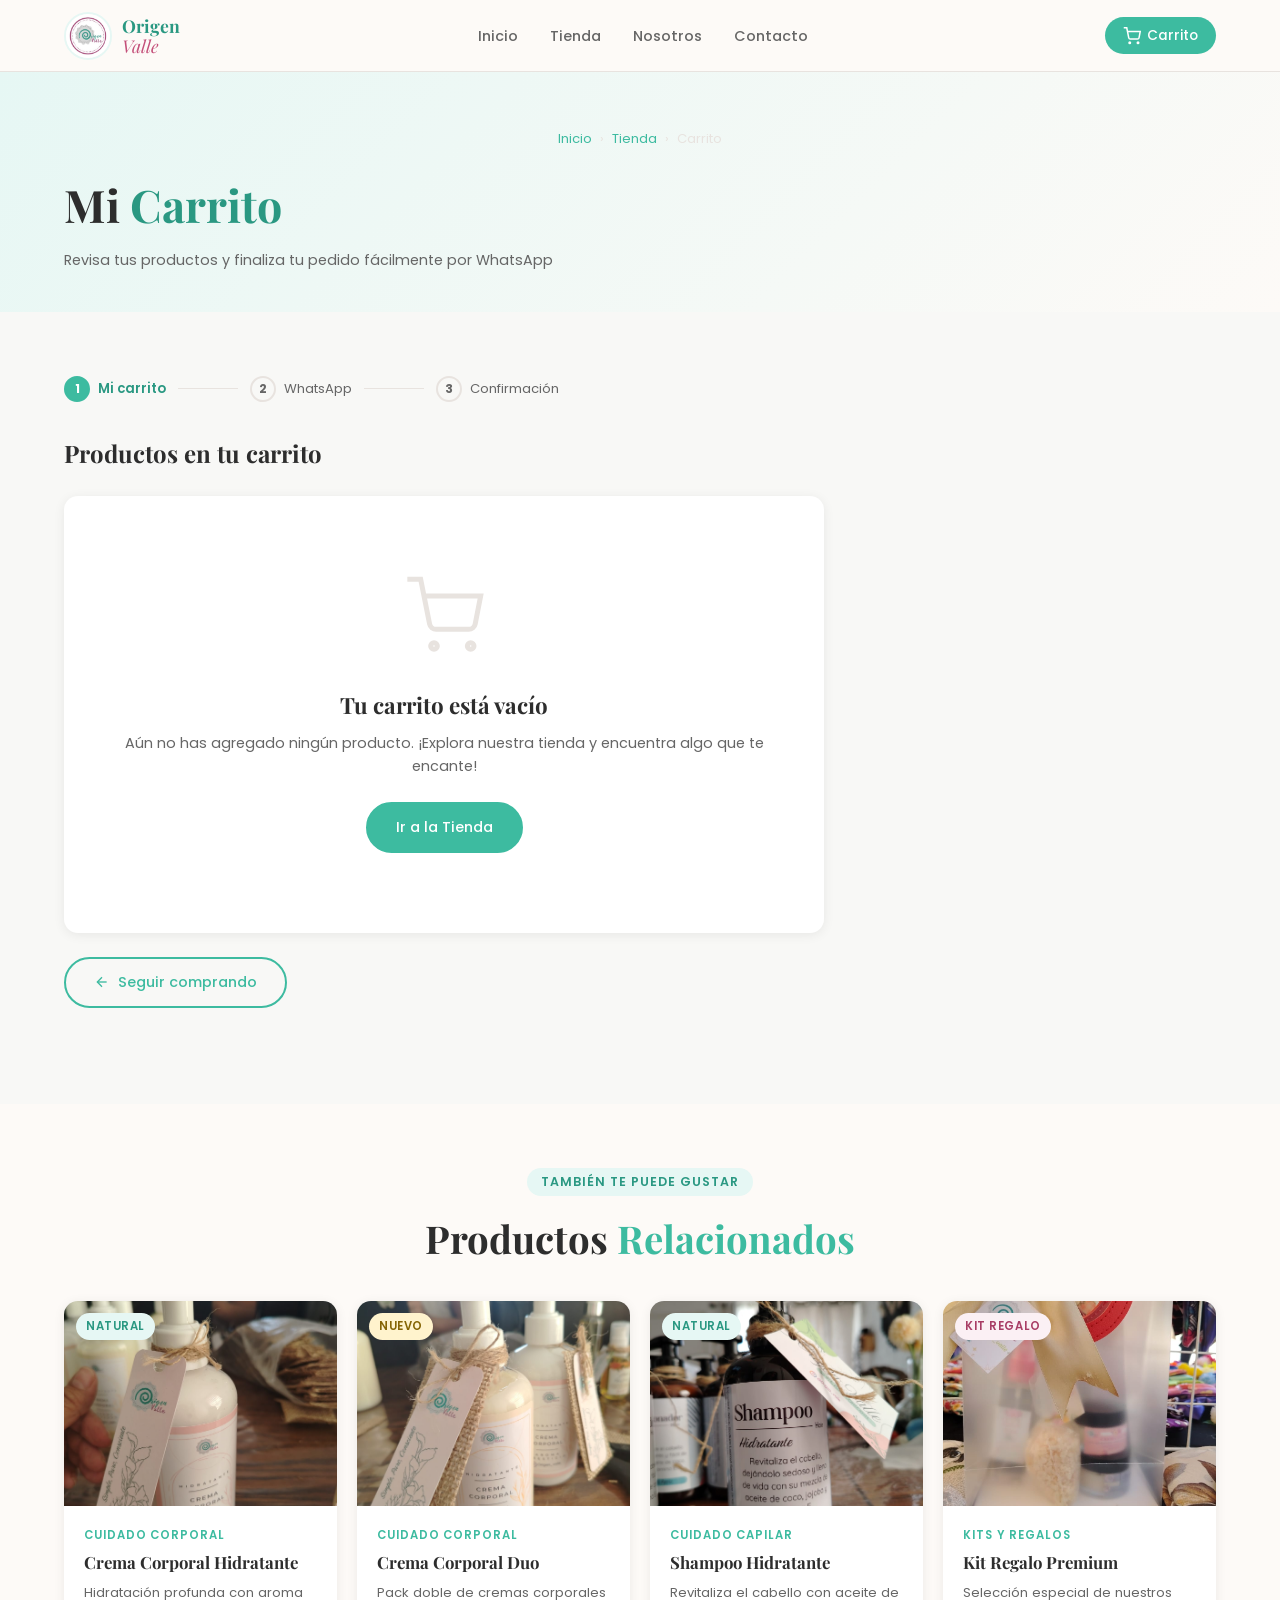
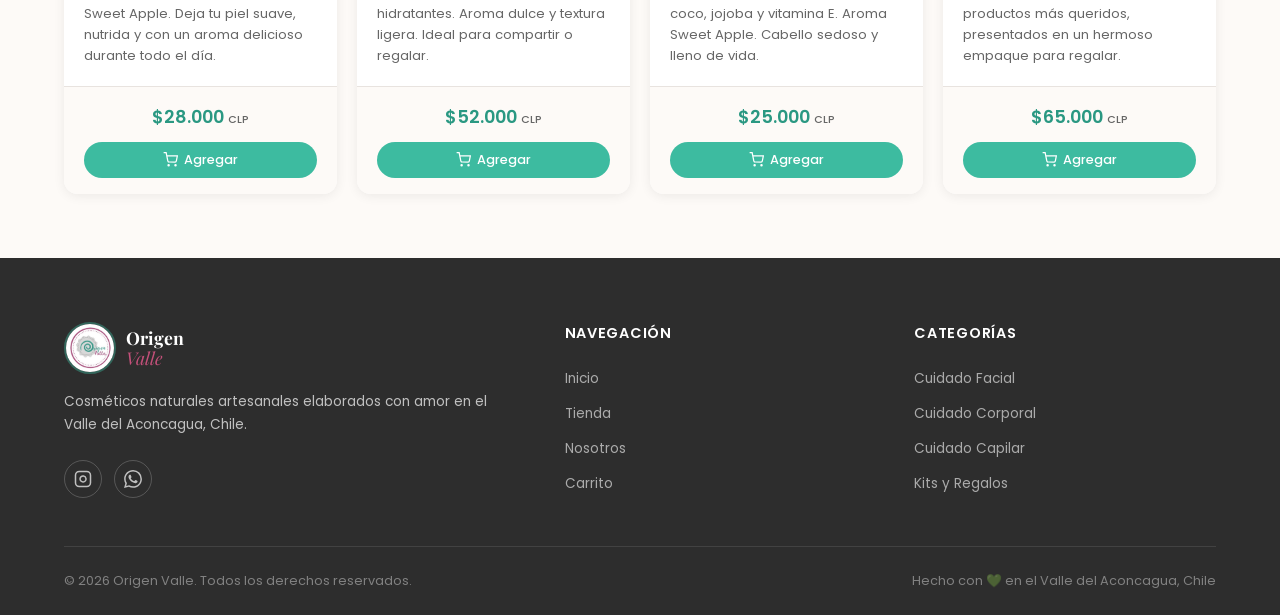
==== commit 5507c4ca: "security: sanitizar input cupón, limitar a 20 chars" ====
--- a/carrito.html
+++ b/carrito.html
@@ -263,7 +263,7 @@
 
             <!-- Cupón -->
             <div class="coupon-row">
-              <input type="text" class="coupon-input" placeholder="Código de descuento">
+              <input type="text" class="coupon-input" placeholder="Código de descuento" maxlength="20" pattern="[A-Za-z0-9]*" spellcheck="false">
               <button class="coupon-btn">Aplicar</button>
             </div>
 
--- a/css/styles.css
+++ b/css/styles.css
@@ -373,8 +373,9 @@
 }
 .product-card__footer {
   display: flex;
-  align-items: center;
-  justify-content: space-between;
+  flex-direction: column;
+  align-items: center;
+  gap: 0.65rem;
   padding: 1rem 1.25rem;
   border-top: 1px solid var(--border);
   background: var(--cream);
@@ -383,32 +384,39 @@
   font-size: 1.1rem;
   font-weight: 600;
   color: var(--primary-dark);
+  display: flex;
+  align-items: baseline;
+  gap: 4px;
+  white-space: nowrap;
 }
 .product-card__price span {
-  font-size: 0.75rem;
-  font-weight: 400;
+  font-size: 0.68rem;
+  font-weight: 500;
   color: var(--medium);
 }
 .add-to-cart-btn {
   display: flex;
   align-items: center;
+  justify-content: center;
   gap: 6px;
-  padding: 8px 16px;
+  width: 100%;
+  padding: 9px 14px;
   background: var(--primary);
   color: var(--white);
   border-radius: var(--radius-pill);
   font-size: 0.8rem;
   font-weight: 500;
   transition: var(--transition);
+  white-space: nowrap;
 }
 .add-to-cart-btn:hover {
   background: var(--primary-dark);
-  transform: scale(1.04);
+  transform: scale(1.03);
 }
 .add-to-cart-btn.added {
   background: var(--accent);
 }
-.add-to-cart-btn svg { width: 16px; height: 16px; }
+.add-to-cart-btn svg { width: 15px; height: 15px; flex-shrink: 0; }
 
 /* ============================================
    GRID DE PRODUCTOS
@@ -883,6 +891,8 @@
     grid-template-columns: repeat(2, 1fr);
     gap: 1rem;
   }
+  /* Footer compacto en tablet */
+  .product-card__footer { padding: 0.85rem 1rem; gap: 0.5rem; }
 
   /* Footer */
   .footer-grid { grid-template-columns: 1fr; gap: 2rem; }
@@ -916,21 +926,11 @@
     gap: 0.3rem;
   }
   .product-card__desc { display: none; }
-  .product-card__footer {
-    flex-direction: column;
-    align-items: stretch;
-    gap: 0.6rem;
-    padding: 0.75rem;
-  }
-  .product-card__price { font-size: 0.95rem; }
-  .add-to-cart-btn {
-    width: 100%;
-    justify-content: center;
-    padding: 9px 12px;
-    font-size: 0.78rem;
-  }
-  .product-card__name { font-size: 0.92rem; }
-  .product-card__category { font-size: 0.68rem; }
+  .product-card__footer { padding: 0.7rem 0.75rem; gap: 0.5rem; }
+  .product-card__price { font-size: 0.9rem; }
+  .add-to-cart-btn { padding: 8px 10px; font-size: 0.74rem; }
+  .product-card__name { font-size: 0.9rem; }
+  .product-card__category { font-size: 0.66rem; }
 }
 
 /* ---- Teléfono pequeño (≤ 400px) ---- */
@@ -942,13 +942,9 @@
   }
   .product-card__body { padding: 1rem; gap: 0.5rem; }
   .product-card__desc { display: block; }
-  .product-card__footer {
-    flex-direction: row;
-    align-items: center;
-    padding: 0.85rem 1rem;
-  }
-  .product-card__price { font-size: 1rem; }
-  .add-to-cart-btn { width: auto; justify-content: flex-start; }
+  .product-card__footer { padding: 1rem 1.25rem; gap: 0.65rem; }
+  .product-card__price { font-size: 1.1rem; }
+  .add-to-cart-btn { padding: 10px 16px; font-size: 0.82rem; }
   .product-card__name { font-size: 1rem; }
 
   /* Sección */
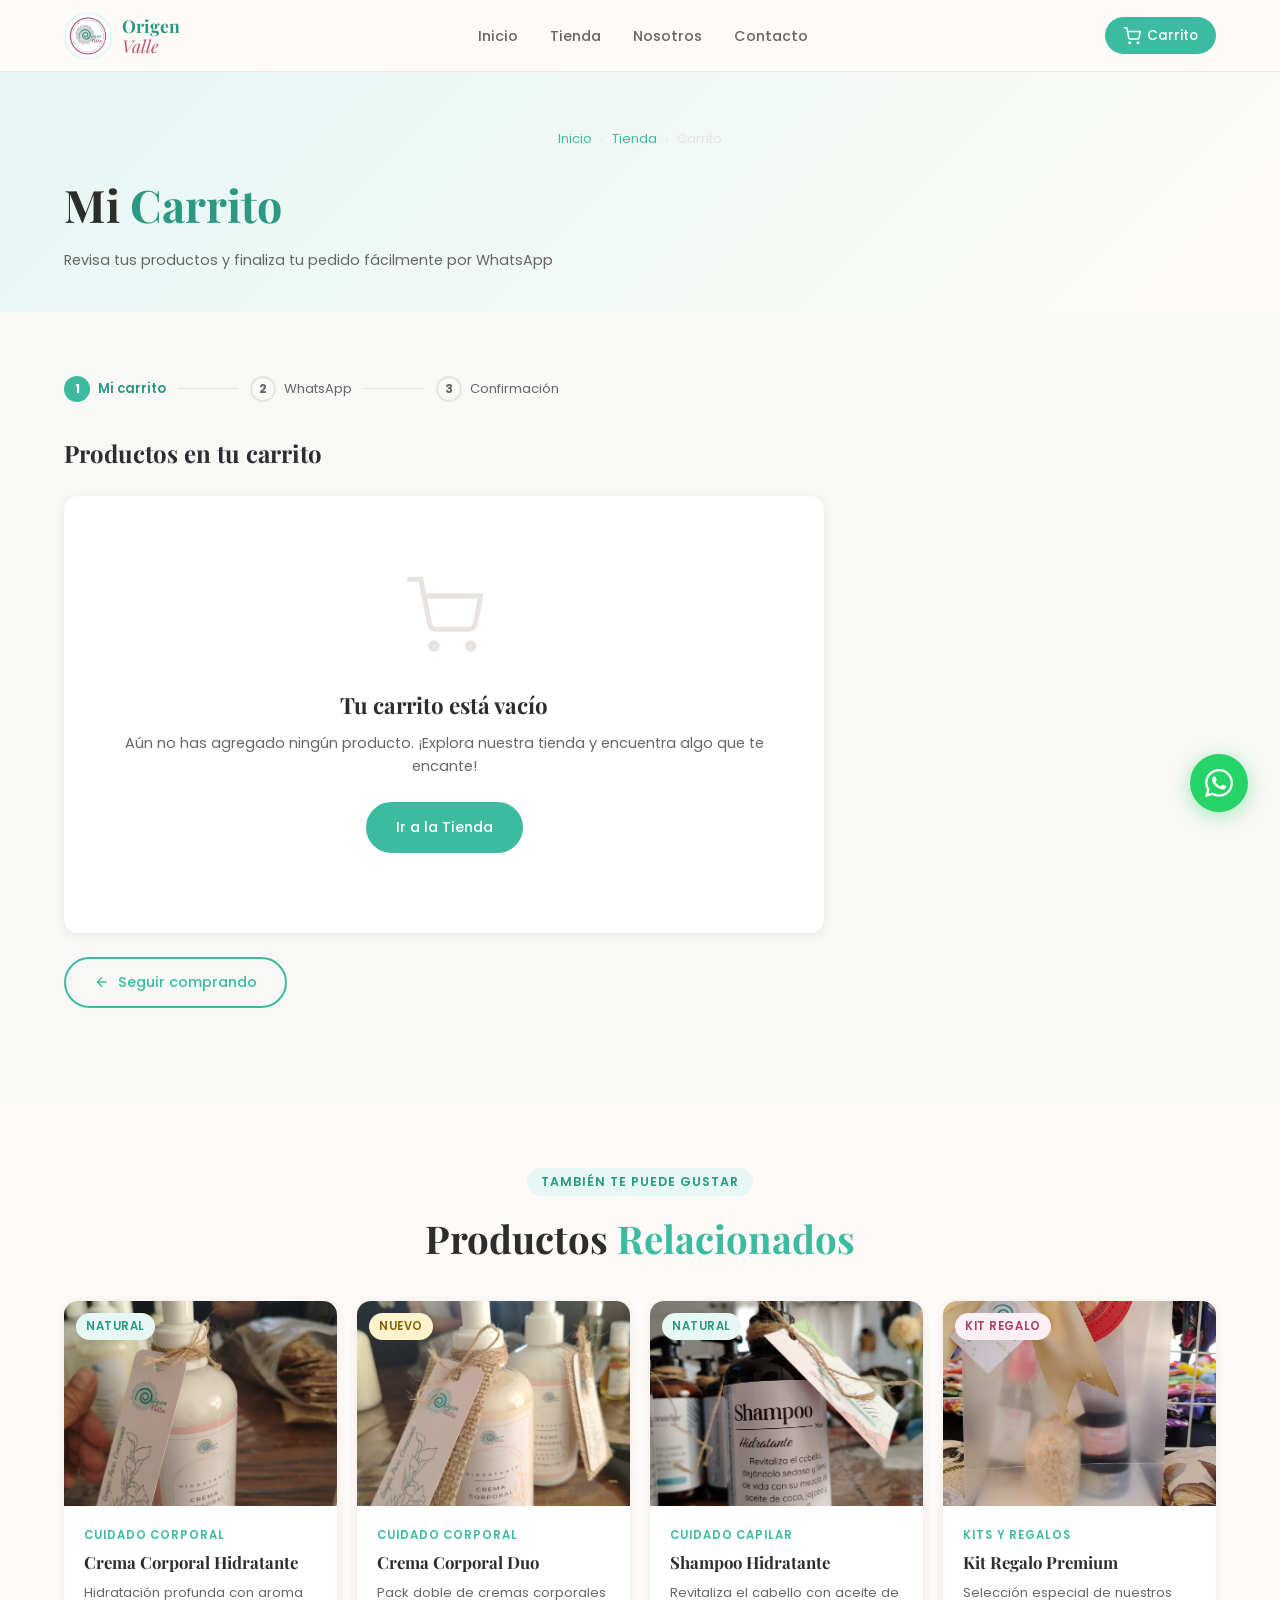
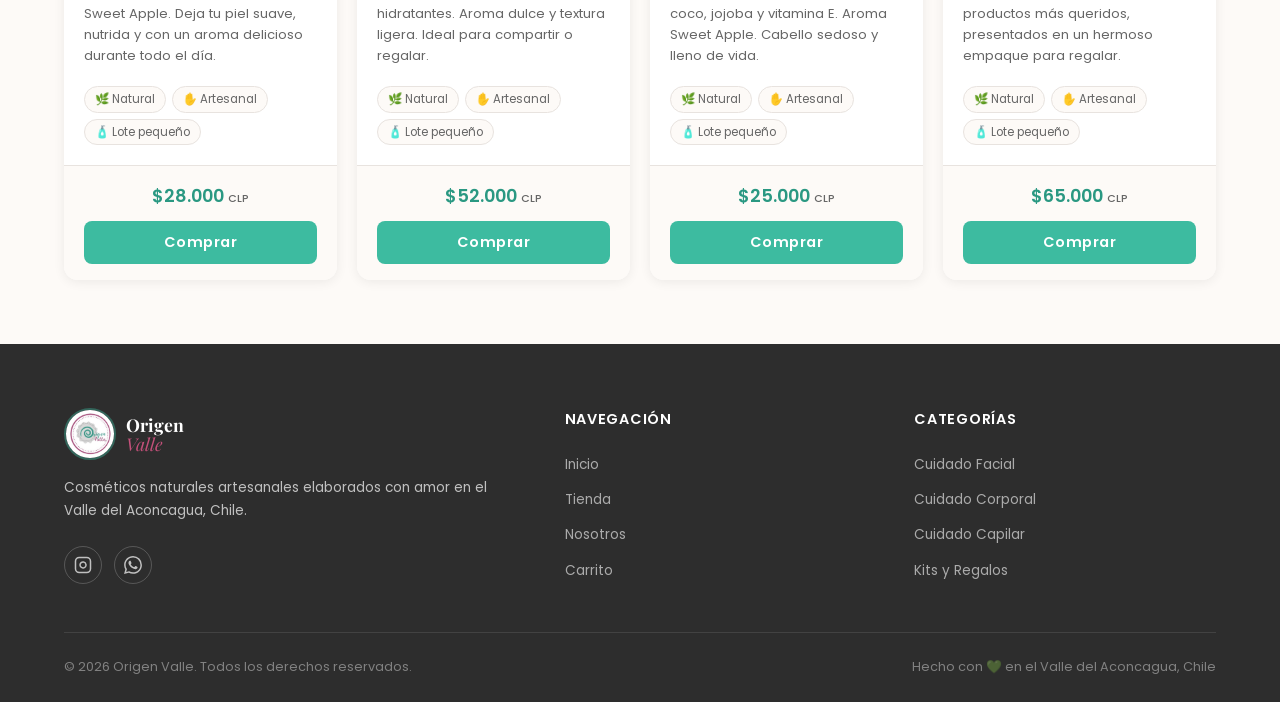
==== commit 3200ea7b: "Actualizar carrito.html" ====
--- a/carrito.html
+++ b/carrito.html
@@ -261,18 +261,14 @@
               <span id="summary-total">$0</span>
             </div>
 
-            <!-- Cupón -->
-            <div class="coupon-row">
-              <input type="text" class="coupon-input" placeholder="Código de descuento" maxlength="20" pattern="[A-Za-z0-9]*" spellcheck="false">
-              <button class="coupon-btn">Aplicar</button>
-            </div>
-
-            <!-- Botón WhatsApp -->
-            <button class="whatsapp-btn" onclick="checkoutWhatsApp()">
-              <svg viewBox="0 0 24 24" fill="currentColor" width="22" height="22">
-                <path d="M17.472 14.382c-.297-.149-1.758-.867-2.03-.967-.273-.099-.471-.148-.67.15-.197.297-.767.966-.94 1.164-.173.199-.347.223-.644.075-.297-.15-1.255-.463-2.39-1.475-.883-.788-1.48-1.761-1.653-2.059-.173-.297-.018-.458.13-.606.134-.133.298-.347.446-.52.149-.174.198-.298.298-.497.099-.198.05-.371-.025-.52-.075-.149-.669-1.612-.916-2.207-.242-.579-.487-.5-.669-.51-.173-.008-.371-.01-.57-.01-.198 0-.52.074-.792.372-.272.297-1.04 1.016-1.04 2.479 0 1.462 1.065 2.875 1.213 3.074.149.198 2.096 3.2 5.077 4.487.709.306 1.262.489 1.694.625.712.227 1.36.195 1.871.118.571-.085 1.758-.719 2.006-1.413.248-.694.248-1.289.173-1.413-.074-.124-.272-.198-.57-.347m-5.421 7.403h-.004a9.87 9.87 0 01-5.031-1.378l-.361-.214-3.741.982.998-3.648-.235-.374a9.86 9.86 0 01-1.51-5.26c.001-5.45 4.436-9.884 9.888-9.884 2.64 0 5.122 1.03 6.988 2.898a9.825 9.825 0 012.893 6.994c-.003 5.45-4.437 9.884-9.885 9.884m8.413-18.297A11.815 11.815 0 0012.05 0C5.495 0 .16 5.335.157 11.892c0 2.096.547 4.142 1.588 5.945L.057 24l6.305-1.654a11.882 11.882 0 005.683 1.448h.005c6.554 0 11.89-5.335 11.893-11.893a11.821 11.821 0 00-3.48-8.413Z"/>
+            <!-- Botón Finalizar Compra -->
+            <button class="whatsapp-btn" onclick="openBuyModal()">
+              <svg viewBox="0 0 24 24" fill="none" stroke="currentColor" stroke-width="2" width="22" height="22">
+                <path d="M6 2L3 6v14a2 2 0 002 2h14a2 2 0 002-2V6l-3-4z"/>
+                <line x1="3" y1="6" x2="21" y2="6"/>
+                <path d="M16 10a4 4 0 01-8 0"/>
               </svg>
-              Pedir por WhatsApp
+              Finalizar Compra
             </button>
 
             <!-- Info de envío -->
@@ -376,6 +372,65 @@
     </div>
   </footer>
 
+  <!-- BOTÓN WHATSAPP FLOTANTE -->
+  <a href="https://wa.me/56982233777?text=Hola%20Origen%20Valle!%20Quisiera%20consultar%20sobre%20sus%20productos%20%F0%9F%8C%BF"
+     target="_blank"
+     rel="noopener noreferrer"
+     class="whatsapp-float"
+     title="Contáctanos por WhatsApp"
+     aria-label="Abrir WhatsApp">
+    <svg viewBox="0 0 24 24" fill="currentColor" width="28" height="28">
+      <path d="M17.472 14.382c-.297-.149-1.758-.867-2.03-.967-.273-.099-.471-.148-.67.15-.197.297-.767.966-.94 1.164-.173.199-.347.223-.644.075-.297-.15-1.255-.463-2.39-1.475-.883-.788-1.48-1.761-1.653-2.059-.173-.297-.018-.458.13-.606.134-.133.298-.347.446-.52.149-.174.198-.298.298-.497.099-.198.05-.371-.025-.52-.075-.149-.669-1.612-.916-2.207-.242-.579-.487-.5-.669-.51-.173-.008-.371-.01-.57-.01-.198 0-.52.074-.792.372-.272.297-1.04 1.016-1.04 2.479 0 1.462 1.065 2.875 1.213 3.074.149.198 2.096 3.2 5.077 4.487.709.306 1.262.489 1.694.625.712.227 1.36.195 1.871.118.571-.085 1.758-.719 2.006-1.413.248-.694.248-1.289.173-1.413-.074-.124-.272-.198-.57-.347m-5.421 7.403h-.004a9.87 9.87 0 01-5.031-1.378l-.361-.214-3.741.982.998-3.648-.235-.374a9.86 9.86 0 01-1.51-5.26c.001-5.45 4.436-9.884 9.888-9.884 2.64 0 5.122 1.03 6.988 2.898a9.825 9.825 0 012.893 6.994c-.003 5.45-4.437 9.884-9.885 9.884m8.413-18.297A11.815 11.815 0 0012.05 0C5.495 0 .16 5.335.157 11.892c0 2.096.547 4.142 1.588 5.945L.057 24l6.305-1.654a11.882 11.882 0 005.683 1.448h.005c6.554 0 11.89-5.335 11.893-11.893a11.821 11.821 0 00-3.48-8.413Z"/>
+    </svg>
+    <span class="whatsapp-float__tooltip">¡Escríbenos!</span>
+  </a>
+
+  <!-- MODAL PAGO -->
+  <div id="buy-modal" class="buy-modal-overlay" onclick="closeBuyModalOnOverlay(event)">
+    <div class="buy-modal" role="dialog" aria-modal="true" aria-labelledby="buy-modal-product-name">
+      <button class="buy-modal__close" onclick="closeBuyModal()" aria-label="Cerrar">
+        <svg viewBox="0 0 24 24" fill="none" stroke="currentColor" stroke-width="2" width="20" height="20">
+          <line x1="18" y1="6" x2="6" y2="18"/><line x1="6" y1="6" x2="18" y2="18"/>
+        </svg>
+      </button>
+      <div class="buy-modal__header">
+        <span class="buy-modal__tag">🌿 Origen Valle</span>
+        <h3 class="buy-modal__title" id="buy-modal-product-name">Elige cómo pagar</h3>
+        <p class="buy-modal__subtitle">Selecciona tu método de pago preferido</p>
+      </div>
+      <div class="buy-modal__options">
+        <a id="buy-whatsapp-btn" href="#!" target="_blank" rel="noopener noreferrer" class="buy-modal__option buy-modal__option--whatsapp">
+          <div class="buy-modal__option-icon">
+            <svg viewBox="0 0 24 24" fill="currentColor" width="24" height="24">
+              <path d="M17.472 14.382c-.297-.149-1.758-.867-2.03-.967-.273-.099-.471-.148-.67.15-.197.297-.767.966-.94 1.164-.173.199-.347.223-.644.075-.297-.15-1.255-.463-2.39-1.475-.883-.788-1.48-1.761-1.653-2.059-.173-.297-.018-.458.13-.606.134-.133.298-.347.446-.52.149-.174.198-.298.298-.497.099-.198.05-.371-.025-.52-.075-.149-.669-1.612-.916-2.207-.242-.579-.487-.5-.669-.51-.173-.008-.371-.01-.57-.01-.198 0-.52.074-.792.372-.272.297-1.04 1.016-1.04 2.479 0 1.462 1.065 2.875 1.213 3.074.149.198 2.096 3.2 5.077 4.487.709.306 1.262.489 1.694.625.712.227 1.36.195 1.871.118.571-.085 1.758-.719 2.006-1.413.248-.694.248-1.289.173-1.413-.074-.124-.272-.198-.57-.347m-5.421 7.403h-.004a9.87 9.87 0 01-5.031-1.378l-.361-.214-3.741.982.998-3.648-.235-.374a9.86 9.86 0 01-1.51-5.26c.001-5.45 4.436-9.884 9.888-9.884 2.64 0 5.122 1.03 6.988 2.898a9.825 9.825 0 012.893 6.994c-.003 5.45-4.437 9.884-9.885 9.884m8.413-18.297A11.815 11.815 0 0012.05 0C5.495 0 .16 5.335.157 11.892c0 2.096.547 4.142 1.588 5.945L.057 24l6.305-1.654a11.882 11.882 0 005.683 1.448h.005c6.554 0 11.89-5.335 11.893-11.893a11.821 11.821 0 00-3.48-8.413Z"/>
+            </svg>
+          </div>
+          <div class="buy-modal__option-text">
+            <strong>Transferencia + WhatsApp</strong>
+            <span>Coordina tu pedido directo con nosotros</span>
+          </div>
+          <svg viewBox="0 0 24 24" fill="none" stroke="currentColor" stroke-width="2" width="18" height="18" class="buy-modal__arrow">
+            <polyline points="9 18 15 12 9 6"/>
+          </svg>
+        </a>
+        <div class="buy-modal__option buy-modal__option--flow buy-modal__option--disabled" aria-disabled="true" role="button">
+          <div class="buy-modal__option-icon buy-modal__option-icon--gray">
+            <svg viewBox="0 0 24 24" fill="none" stroke="currentColor" stroke-width="2" width="24" height="24">
+              <rect x="1" y="4" width="22" height="16" rx="2" ry="2"/>
+              <line x1="1" y1="10" x2="23" y2="10"/>
+            </svg>
+          </div>
+          <div class="buy-modal__option-text">
+            <strong>Pago con Flow</strong>
+            <span>Tarjeta de crédito / débito</span>
+          </div>
+          <span class="buy-modal__soon-badge">Próximamente</span>
+        </div>
+      </div>
+      <button class="buy-modal__cancel" onclick="closeBuyModal()">Cancelar</button>
+    </div>
+  </div>
+
   <script src="js/app.js"></script>
   <script>
     // Renderizar productos sugeridos (los que no están en el carrito, máx 4)
--- a/css/styles.css
+++ b/css/styles.css
@@ -394,29 +394,6 @@
   font-weight: 500;
   color: var(--medium);
 }
-.add-to-cart-btn {
-  display: flex;
-  align-items: center;
-  justify-content: center;
-  gap: 6px;
-  width: 100%;
-  padding: 9px 14px;
-  background: var(--primary);
-  color: var(--white);
-  border-radius: var(--radius-pill);
-  font-size: 0.8rem;
-  font-weight: 500;
-  transition: var(--transition);
-  white-space: nowrap;
-}
-.add-to-cart-btn:hover {
-  background: var(--primary-dark);
-  transform: scale(1.03);
-}
-.add-to-cart-btn.added {
-  background: var(--accent);
-}
-.add-to-cart-btn svg { width: 15px; height: 15px; flex-shrink: 0; }
 
 /* ============================================
    GRID DE PRODUCTOS
@@ -928,7 +905,6 @@
   .product-card__desc { display: none; }
   .product-card__footer { padding: 0.7rem 0.75rem; gap: 0.5rem; }
   .product-card__price { font-size: 0.9rem; }
-  .add-to-cart-btn { padding: 8px 10px; font-size: 0.74rem; }
   .product-card__name { font-size: 0.9rem; }
   .product-card__category { font-size: 0.66rem; }
 }
@@ -944,7 +920,6 @@
   .product-card__desc { display: block; }
   .product-card__footer { padding: 1rem 1.25rem; gap: 0.65rem; }
   .product-card__price { font-size: 1.1rem; }
-  .add-to-cart-btn { padding: 10px 16px; font-size: 0.82rem; }
   .product-card__name { font-size: 1rem; }
 
   /* Sección */
@@ -955,3 +930,389 @@
   .cart-item { grid-template-columns: 70px 1fr; padding: 0.75rem; }
   .cart-item__image { width: 70px; height: 70px; }
 }
+
+/* ---- MICRO-BADGES ---- */
+.product-micro-badges {
+  display: flex;
+  flex-wrap: wrap;
+  gap: 0.4rem;
+  margin-top: 0.75rem;
+}
+
+.micro-badge {
+  font-size: 0.72rem;
+  padding: 3px 10px;
+  border-radius: 20px;
+  background: var(--cream);
+  color: var(--medium);
+  border: 1px solid var(--border);
+  white-space: nowrap;
+}
+
+/* ---- BOTÓN COMPRAR ---- */
+.buy-btn {
+  width: 100%;
+  padding: 11px 0;
+  background: var(--primary);
+  color: white;
+  border: none;
+  border-radius: var(--radius-sm);
+  font-size: 0.9rem;
+  font-weight: 600;
+  cursor: pointer;
+  transition: var(--transition);
+  letter-spacing: 0.03em;
+}
+
+.buy-btn:hover {
+  background: var(--primary-dark);
+  transform: translateY(-1px);
+  box-shadow: 0 4px 12px rgba(61, 187, 160, 0.35);
+}
+
+/* ---- MODAL DE COMPRA ---- */
+.buy-modal-overlay {
+  position: fixed;
+  inset: 0;
+  background: rgba(0, 0, 0, 0.55);
+  z-index: 2000;
+  display: flex;
+  align-items: center;
+  justify-content: center;
+  padding: 1rem;
+  opacity: 0;
+  pointer-events: none;
+  transition: opacity 0.25s ease;
+}
+
+.buy-modal-overlay.active {
+  opacity: 1;
+  pointer-events: auto;
+}
+
+.buy-modal {
+  background: var(--white);
+  border-radius: 20px;
+  padding: 2rem;
+  width: 100%;
+  max-width: 420px;
+  position: relative;
+  transform: translateY(20px);
+  transition: transform 0.25s ease;
+  box-shadow: 0 24px 60px rgba(0, 0, 0, 0.18);
+}
+
+.buy-modal-overlay.active .buy-modal {
+  transform: translateY(0);
+}
+
+.buy-modal__close {
+  position: absolute;
+  top: 1rem;
+  right: 1rem;
+  background: var(--cream);
+  border: none;
+  border-radius: 50%;
+  width: 36px;
+  height: 36px;
+  display: flex;
+  align-items: center;
+  justify-content: center;
+  cursor: pointer;
+  color: var(--medium);
+  transition: var(--transition);
+}
+
+.buy-modal__close:hover {
+  background: var(--border);
+  color: var(--dark);
+}
+
+.buy-modal__header {
+  margin-bottom: 1.5rem;
+}
+
+.buy-modal__tag {
+  font-size: 0.78rem;
+  color: var(--primary-dark);
+  font-weight: 600;
+  letter-spacing: 0.05em;
+  text-transform: uppercase;
+}
+
+.buy-modal__title {
+  font-family: 'Playfair Display', serif;
+  font-size: 1.3rem;
+  color: var(--dark);
+  margin: 0.35rem 0 0.25rem;
+  line-height: 1.3;
+}
+
+.buy-modal__subtitle {
+  font-size: 0.88rem;
+  color: var(--medium);
+}
+
+.buy-modal__options {
+  display: flex;
+  flex-direction: column;
+  gap: 0.75rem;
+  margin-bottom: 1.25rem;
+}
+
+.buy-modal__option {
+  display: flex;
+  align-items: center;
+  gap: 1rem;
+  padding: 1rem 1.25rem;
+  border-radius: 14px;
+  border: 2px solid var(--border);
+  cursor: pointer;
+  text-decoration: none;
+  transition: var(--transition);
+  background: var(--white);
+}
+
+.buy-modal__option--whatsapp:hover {
+  border-color: #25D366;
+  background: #f0fdf4;
+  transform: translateY(-2px);
+  box-shadow: 0 4px 16px rgba(37, 211, 102, 0.15);
+}
+
+.buy-modal__option--disabled {
+  opacity: 0.5;
+  cursor: not-allowed;
+}
+
+.buy-modal__option-icon {
+  width: 44px;
+  height: 44px;
+  border-radius: 12px;
+  background: #25D366;
+  display: flex;
+  align-items: center;
+  justify-content: center;
+  flex-shrink: 0;
+  color: white;
+}
+
+.buy-modal__option-icon--gray {
+  background: var(--cream);
+  color: var(--medium);
+}
+
+.buy-modal__option-text {
+  flex: 1;
+  min-width: 0;
+}
+
+.buy-modal__option-text strong {
+  display: block;
+  font-size: 0.92rem;
+  color: var(--dark);
+  font-weight: 600;
+}
+
+.buy-modal__option-text span {
+  font-size: 0.78rem;
+  color: var(--medium);
+}
+
+.buy-modal__arrow {
+  color: var(--medium);
+  flex-shrink: 0;
+}
+
+.buy-modal__soon-badge {
+  font-size: 0.7rem;
+  font-weight: 700;
+  letter-spacing: 0.05em;
+  text-transform: uppercase;
+  padding: 4px 10px;
+  border-radius: 20px;
+  background: var(--accent-light);
+  color: var(--accent-dark);
+  white-space: nowrap;
+  flex-shrink: 0;
+}
+
+.buy-modal__cancel {
+  width: 100%;
+  padding: 10px;
+  background: none;
+  border: none;
+  color: var(--medium);
+  font-size: 0.88rem;
+  cursor: pointer;
+  border-radius: 8px;
+  transition: var(--transition);
+}
+
+.buy-modal__cancel:hover {
+  background: var(--cream);
+  color: var(--dark);
+}
+
+@media (max-width: 480px) {
+  .buy-modal { padding: 1.5rem; border-radius: 16px; }
+  .buy-modal__title { font-size: 1.1rem; }
+}
+
+/* ---- TESTIMONIOS ---- */
+.testimonios {
+  background: var(--white);
+}
+
+.testimonios-grid {
+  display: grid;
+  grid-template-columns: repeat(3, 1fr);
+  gap: 1.5rem;
+}
+
+.testimonio-card {
+  background: var(--cream);
+  border-radius: var(--radius);
+  padding: 1.75rem;
+  display: flex;
+  flex-direction: column;
+  gap: 1rem;
+  transition: var(--transition);
+  border: 1px solid transparent;
+}
+
+.testimonio-card:hover {
+  border-color: var(--primary-light);
+  transform: translateY(-4px);
+  box-shadow: var(--shadow-lg);
+}
+
+.testimonio-stars {
+  color: #F4B942;
+  font-size: 1rem;
+  letter-spacing: 2px;
+}
+
+.testimonio-text {
+  font-size: 0.9rem;
+  color: var(--dark);
+  line-height: 1.7;
+  font-style: italic;
+  flex: 1;
+}
+
+.testimonio-author {
+  display: flex;
+  align-items: center;
+  gap: 0.75rem;
+}
+
+.testimonio-avatar {
+  width: 42px;
+  height: 42px;
+  border-radius: 50%;
+  display: flex;
+  align-items: center;
+  justify-content: center;
+  font-size: 0.78rem;
+  font-weight: 700;
+  flex-shrink: 0;
+}
+
+.testimonio-avatar--primary {
+  background: var(--primary-light);
+  color: var(--primary-dark);
+}
+
+.testimonio-avatar--accent {
+  background: var(--accent-light);
+  color: var(--accent-dark);
+}
+
+.testimonio-author strong {
+  display: block;
+  font-size: 0.88rem;
+  color: var(--dark);
+}
+
+.testimonio-author span {
+  font-size: 0.75rem;
+  color: var(--primary-dark);
+  font-weight: 500;
+}
+
+@media (max-width: 900px) {
+  .testimonios-grid { grid-template-columns: repeat(2, 1fr); }
+}
+
+@media (max-width: 600px) {
+  .testimonios-grid { grid-template-columns: 1fr; gap: 1rem; }
+}
+
+/* ---- BOTÓN WHATSAPP FLOTANTE ---- */
+.whatsapp-float {
+  position: fixed;
+  bottom: 5.5rem;
+  right: 2rem;
+  width: 58px;
+  height: 58px;
+  background: #25D366;
+  border-radius: 50%;
+  display: flex;
+  align-items: center;
+  justify-content: center;
+  color: white;
+  text-decoration: none;
+  z-index: 1500;
+  box-shadow: 0 4px 20px rgba(37, 211, 102, 0.4);
+  animation: waPulse 2.5s ease-in-out infinite;
+  transition: transform 0.2s ease, box-shadow 0.2s ease;
+}
+
+.whatsapp-float:hover {
+  transform: scale(1.1);
+  box-shadow: 0 6px 28px rgba(37, 211, 102, 0.55);
+  animation: none;
+}
+
+.whatsapp-float__tooltip {
+  position: absolute;
+  right: 68px;
+  background: var(--dark);
+  color: white;
+  font-size: 0.78rem;
+  font-weight: 600;
+  padding: 6px 12px;
+  border-radius: 8px;
+  white-space: nowrap;
+  opacity: 0;
+  pointer-events: none;
+  transition: opacity 0.2s ease;
+}
+
+.whatsapp-float__tooltip::after {
+  content: '';
+  position: absolute;
+  left: 100%;
+  top: 50%;
+  transform: translateY(-50%);
+  border: 6px solid transparent;
+  border-left-color: var(--dark);
+}
+
+.whatsapp-float:hover .whatsapp-float__tooltip {
+  opacity: 1;
+}
+
+@keyframes waPulse {
+  0%, 100% { box-shadow: 0 4px 20px rgba(37, 211, 102, 0.4); }
+  50% { box-shadow: 0 4px 32px rgba(37, 211, 102, 0.7), 0 0 0 8px rgba(37, 211, 102, 0.1); }
+}
+
+@media (max-width: 600px) {
+  .whatsapp-float { bottom: 5rem; right: 1.25rem; width: 52px; height: 52px; }
+}
+
+@media (prefers-reduced-motion: reduce) {
+  .whatsapp-float { animation: none; }
+}
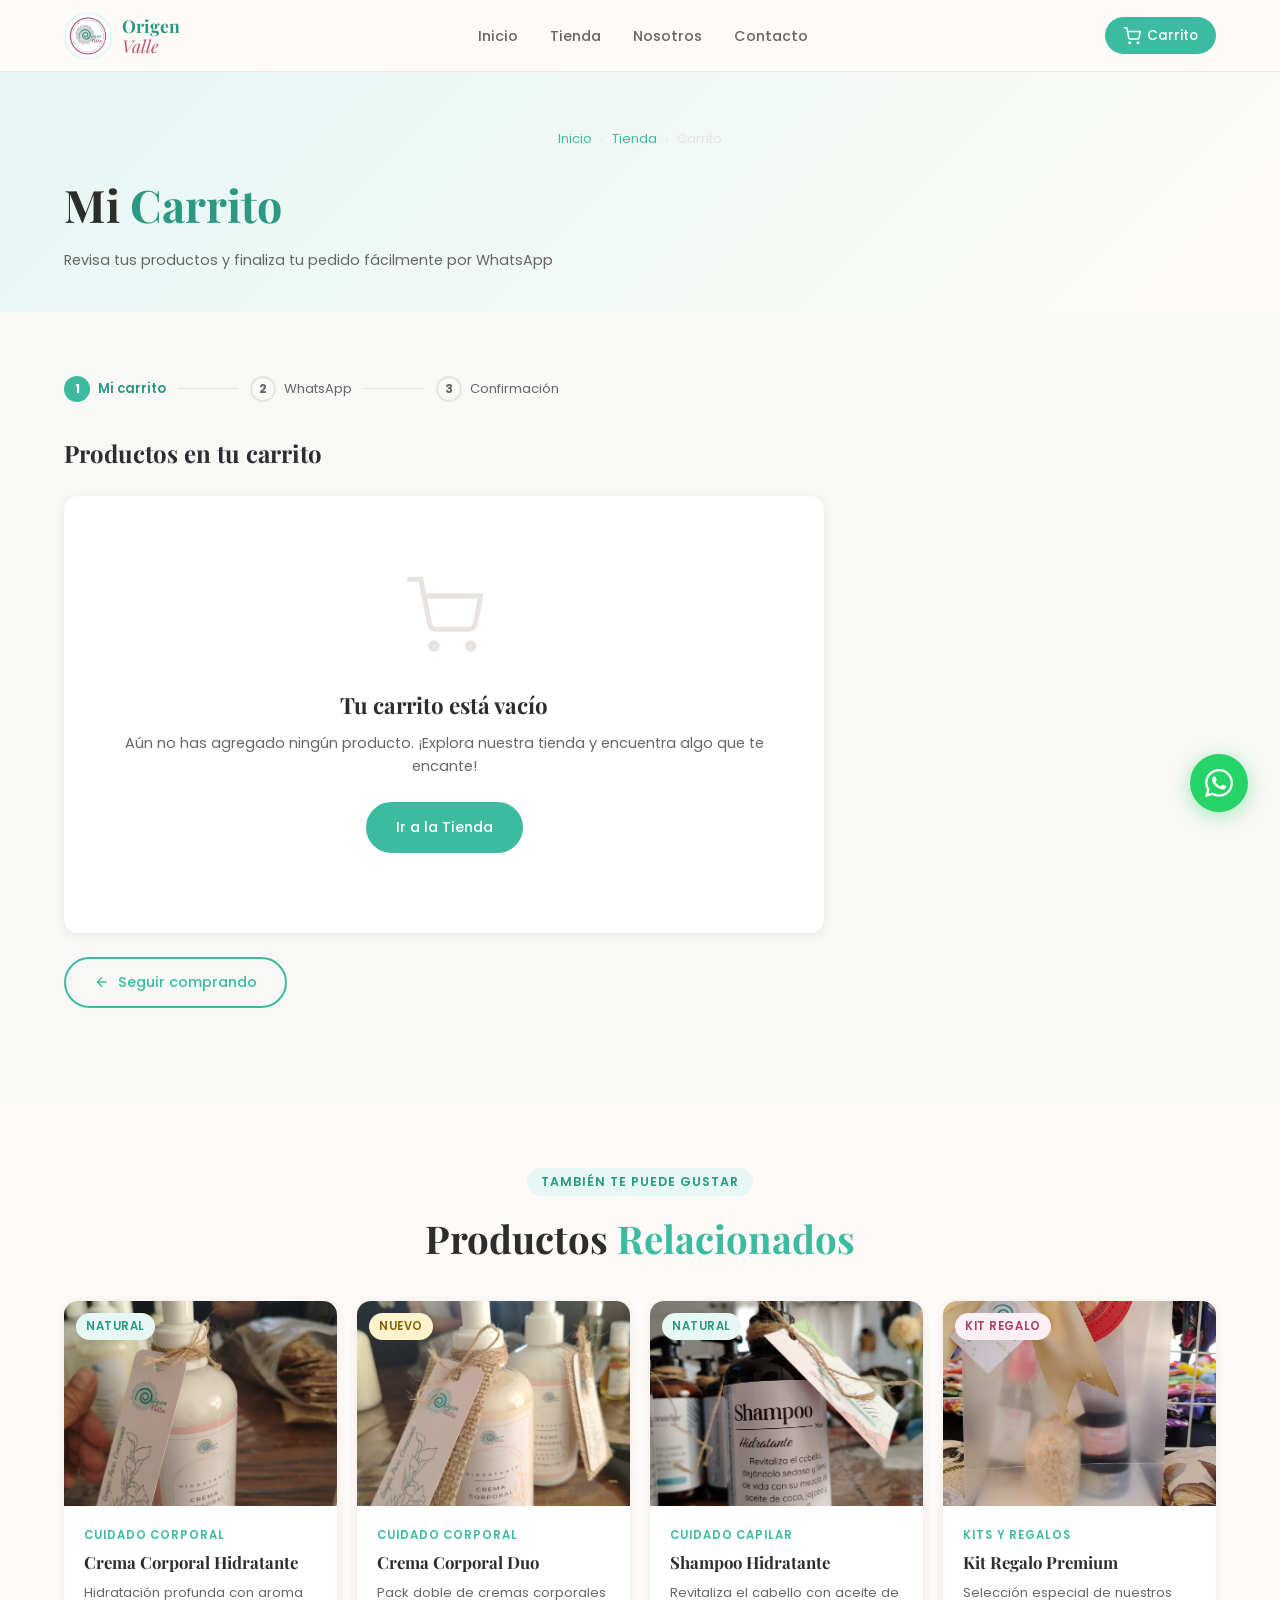
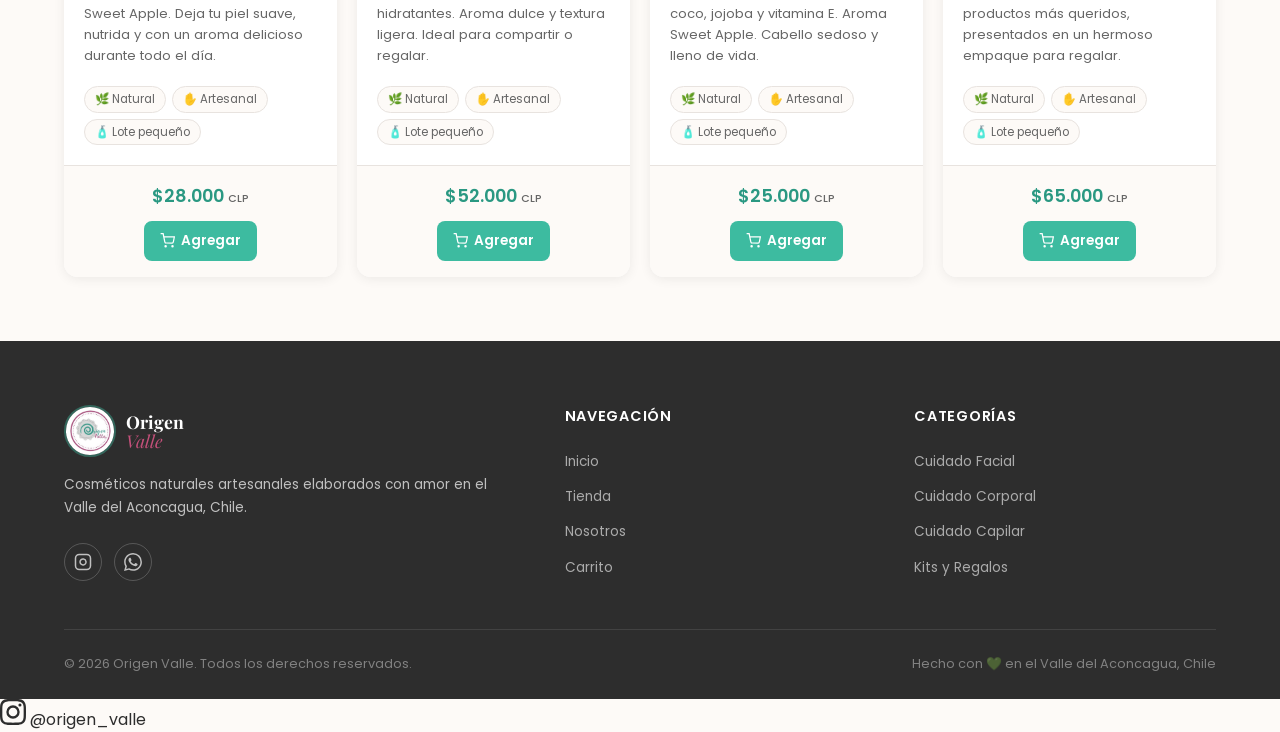
==== commit 38cf1fb8: "Actualizar carrito.html" ====
--- a/carrito.html
+++ b/carrito.html
@@ -372,6 +372,19 @@
     </div>
   </footer>
 
+  <!-- BOTÓN INSTAGRAM FLOTANTE -->
+  <a href="https://instagram.com/origen_valle"
+     target="_blank"
+     rel="noopener noreferrer"
+     class="instagram-float"
+     title="Síguenos en Instagram"
+     aria-label="Abrir Instagram">
+    <svg viewBox="0 0 24 24" fill="currentColor" width="26" height="26">
+      <path d="M12 2.163c3.204 0 3.584.012 4.85.07 3.252.148 4.771 1.691 4.919 4.919.058 1.265.069 1.645.069 4.849 0 3.205-.012 3.584-.069 4.849-.149 3.225-1.664 4.771-4.919 4.919-1.266.058-1.644.07-4.85.07-3.204 0-3.584-.012-4.849-.07-3.26-.149-4.771-1.699-4.919-4.92-.058-1.265-.07-1.644-.07-4.849 0-3.204.013-3.583.07-4.849.149-3.227 1.664-4.771 4.919-4.919 1.266-.057 1.645-.069 4.849-.069zM12 0C8.741 0 8.333.014 7.053.072 2.695.272.273 2.69.073 7.052.014 8.333 0 8.741 0 12c0 3.259.014 3.668.072 4.948.2 4.358 2.618 6.78 6.98 6.98C8.333 23.986 8.741 24 12 24c3.259 0 3.668-.014 4.948-.072 4.354-.2 6.782-2.618 6.979-6.98.059-1.28.073-1.689.073-4.948 0-3.259-.014-3.667-.072-4.947-.196-4.354-2.617-6.78-6.979-6.98C15.668.014 15.259 0 12 0zm0 5.838a6.162 6.162 0 100 12.324 6.162 6.162 0 000-12.324zM12 16a4 4 0 110-8 4 4 0 010 8zm6.406-11.845a1.44 1.44 0 100 2.881 1.44 1.44 0 000-2.881z"/>
+    </svg>
+    <span class="instagram-float__tooltip">@origen_valle</span>
+  </a>
+
   <!-- BOTÓN WHATSAPP FLOTANTE -->
   <a href="https://wa.me/56982233777?text=Hola%20Origen%20Valle!%20Quisiera%20consultar%20sobre%20sus%20productos%20%F0%9F%8C%BF"
      target="_blank"
--- a/css/styles.css
+++ b/css/styles.css
@@ -949,26 +949,34 @@
   white-space: nowrap;
 }
 
-/* ---- BOTÓN COMPRAR ---- */
-.buy-btn {
-  width: 100%;
-  padding: 11px 0;
+/* ---- BOTÓN AGREGAR AL CARRITO ---- */
+.add-to-cart-btn {
+  display: flex;
+  align-items: center;
+  gap: 6px;
+  padding: 10px 16px;
   background: var(--primary);
   color: white;
   border: none;
   border-radius: var(--radius-sm);
-  font-size: 0.9rem;
+  font-size: 0.85rem;
   font-weight: 600;
   cursor: pointer;
   transition: var(--transition);
-  letter-spacing: 0.03em;
-}
-
-.buy-btn:hover {
+  white-space: nowrap;
+}
+
+.add-to-cart-btn:hover {
   background: var(--primary-dark);
   transform: translateY(-1px);
   box-shadow: 0 4px 12px rgba(61, 187, 160, 0.35);
 }
+
+.add-to-cart-btn.added {
+  background: var(--primary-dark);
+}
+
+.add-to-cart-btn svg { width: 15px; height: 15px; flex-shrink: 0; }
 
 /* ---- MODAL DE COMPRA ---- */
 .buy-modal-overlay {
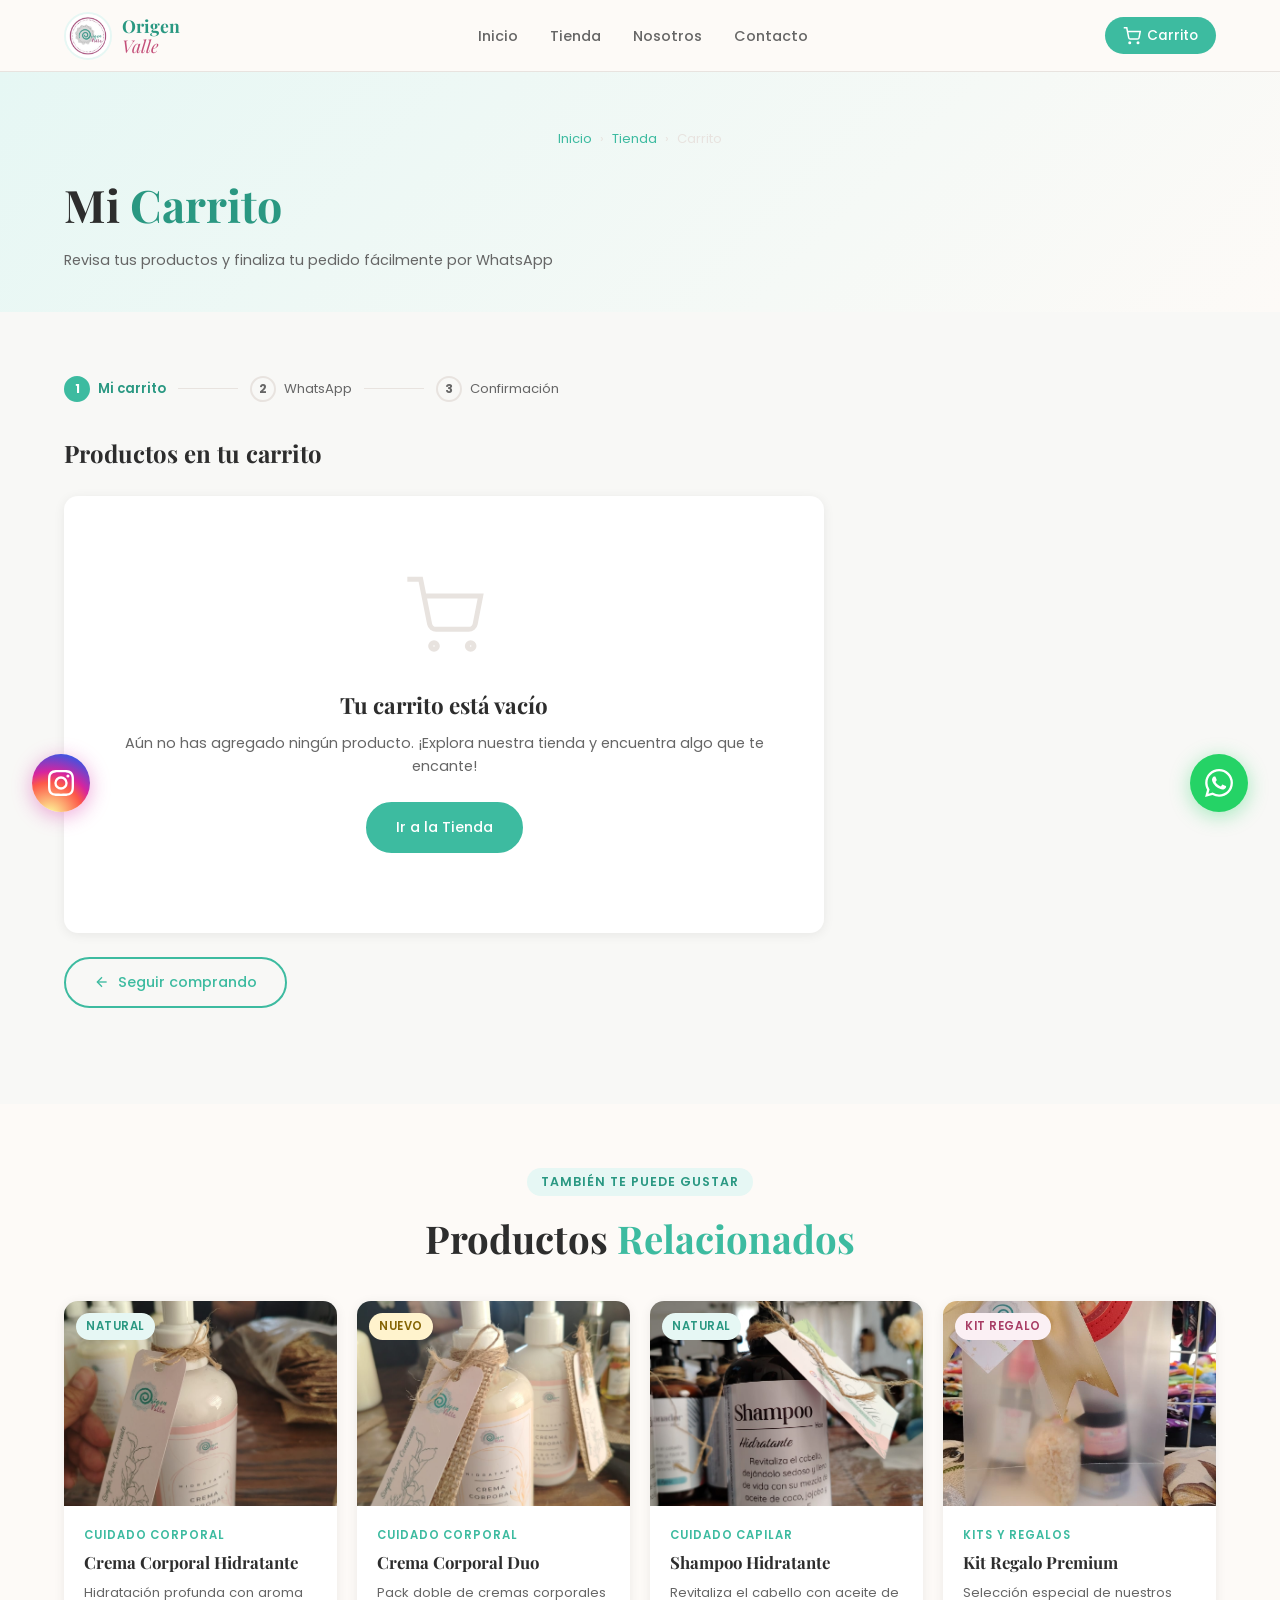
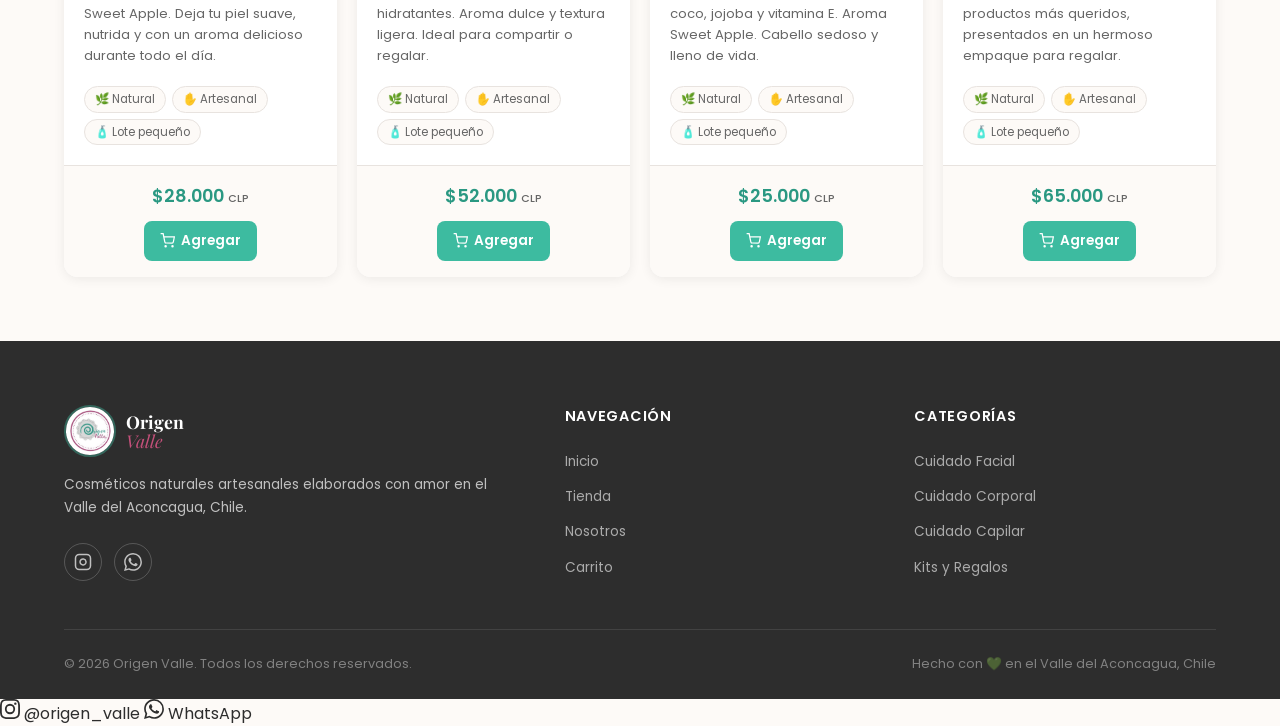
==== commit d8d8ed1f: "Actualizar carrito.html" ====
--- a/carrito.html
+++ b/carrito.html
@@ -372,6 +372,25 @@
     </div>
   </footer>
 
+  <!-- BARRA SOCIAL MOBILE -->
+  <div class="mobile-social-bar">
+    <a href="https://instagram.com/origen_valle" target="_blank" rel="noopener noreferrer"
+       class="mobile-social-bar__btn mobile-social-bar__btn--instagram" aria-label="Instagram">
+      <svg viewBox="0 0 24 24" fill="currentColor" width="20" height="20">
+        <path d="M12 2.163c3.204 0 3.584.012 4.85.07 3.252.148 4.771 1.691 4.919 4.919.058 1.265.069 1.645.069 4.849 0 3.205-.012 3.584-.069 4.849-.149 3.225-1.664 4.771-4.919 4.919-1.266.058-1.644.07-4.85.07-3.204 0-3.584-.012-4.849-.07-3.26-.149-4.771-1.699-4.919-4.92-.058-1.265-.07-1.644-.07-4.849 0-3.204.013-3.583.07-4.849.149-3.227 1.664-4.771 4.919-4.919 1.266-.057 1.645-.069 4.849-.069zM12 0C8.741 0 8.333.014 7.053.072 2.695.272.273 2.69.073 7.052.014 8.333 0 8.741 0 12c0 3.259.014 3.668.072 4.948.2 4.358 2.618 6.78 6.98 6.98C8.333 23.986 8.741 24 12 24c3.259 0 3.668-.014 4.948-.072 4.354-.2 6.782-2.618 6.979-6.98.059-1.28.073-1.689.073-4.948 0-3.259-.014-3.667-.072-4.947-.196-4.354-2.617-6.78-6.979-6.98C15.668.014 15.259 0 12 0zm0 5.838a6.162 6.162 0 100 12.324 6.162 6.162 0 000-12.324zM12 16a4 4 0 110-8 4 4 0 010 8zm6.406-11.845a1.44 1.44 0 100 2.881 1.44 1.44 0 000-2.881z"/>
+      </svg>
+      @origen_valle
+    </a>
+    <a href="https://wa.me/56982233777?text=Hola%20Origen%20Valle!%20Quisiera%20consultar%20sobre%20sus%20productos%20%F0%9F%8C%BF"
+       target="_blank" rel="noopener noreferrer"
+       class="mobile-social-bar__btn mobile-social-bar__btn--whatsapp" aria-label="WhatsApp">
+      <svg viewBox="0 0 24 24" fill="currentColor" width="20" height="20">
+        <path d="M17.472 14.382c-.297-.149-1.758-.867-2.03-.967-.273-.099-.471-.148-.67.15-.197.297-.767.966-.94 1.164-.173.199-.347.223-.644.075-.297-.15-1.255-.463-2.39-1.475-.883-.788-1.48-1.761-1.653-2.059-.173-.297-.018-.458.13-.606.134-.133.298-.347.446-.52.149-.174.198-.298.298-.497.099-.198.05-.371-.025-.52-.075-.149-.669-1.612-.916-2.207-.242-.579-.487-.5-.669-.51-.173-.008-.371-.01-.57-.01-.198 0-.52.074-.792.372-.272.297-1.04 1.016-1.04 2.479 0 1.462 1.065 2.875 1.213 3.074.149.198 2.096 3.2 5.077 4.487.709.306 1.262.489 1.694.625.712.227 1.36.195 1.871.118.571-.085 1.758-.719 2.006-1.413.248-.694.248-1.289.173-1.413-.074-.124-.272-.198-.57-.347m-5.421 7.403h-.004a9.87 9.87 0 01-5.031-1.378l-.361-.214-3.741.982.998-3.648-.235-.374a9.86 9.86 0 01-1.51-5.26c.001-5.45 4.436-9.884 9.888-9.884 2.64 0 5.122 1.03 6.988 2.898a9.825 9.825 0 012.893 6.994c-.003 5.45-4.437 9.884-9.885 9.884m8.413-18.297A11.815 11.815 0 0012.05 0C5.495 0 .16 5.335.157 11.892c0 2.096.547 4.142 1.588 5.945L.057 24l6.305-1.654a11.882 11.882 0 005.683 1.448h.005c6.554 0 11.89-5.335 11.893-11.893a11.821 11.821 0 00-3.48-8.413Z"/>
+      </svg>
+      WhatsApp
+    </a>
+  </div>
+
   <!-- BOTÓN INSTAGRAM FLOTANTE -->
   <a href="https://instagram.com/origen_valle"
      target="_blank"
--- a/css/styles.css
+++ b/css/styles.css
@@ -1324,3 +1324,64 @@
 @media (prefers-reduced-motion: reduce) {
   .whatsapp-float { animation: none; }
 }
+
+/* ---- BOTÓN INSTAGRAM FLOTANTE ---- */
+.instagram-float {
+  position: fixed;
+  bottom: 5.5rem;
+  left: 2rem;
+  width: 58px;
+  height: 58px;
+  background: radial-gradient(circle at 30% 107%, #fdf497 0%, #fdf497 5%, #fd5949 45%, #d6249f 60%, #285AEB 90%);
+  border-radius: 50%;
+  display: flex;
+  align-items: center;
+  justify-content: center;
+  color: white;
+  text-decoration: none;
+  z-index: 1500;
+  box-shadow: 0 4px 20px rgba(214, 36, 159, 0.4);
+  transition: transform 0.2s ease, box-shadow 0.2s ease;
+}
+
+.instagram-float:hover {
+  transform: scale(1.1);
+  box-shadow: 0 6px 28px rgba(214, 36, 159, 0.55);
+}
+
+.instagram-float__tooltip {
+  position: absolute;
+  left: 68px;
+  background: var(--dark);
+  color: white;
+  font-size: 0.78rem;
+  font-weight: 600;
+  padding: 6px 12px;
+  border-radius: 8px;
+  white-space: nowrap;
+  opacity: 0;
+  pointer-events: none;
+  transition: opacity 0.2s ease;
+}
+
+.instagram-float__tooltip::before {
+  content: '';
+  position: absolute;
+  right: 100%;
+  top: 50%;
+  transform: translateY(-50%);
+  border: 6px solid transparent;
+  border-right-color: var(--dark);
+}
+
+.instagram-float:hover .instagram-float__tooltip {
+  opacity: 1;
+}
+
+@media (max-width: 600px) {
+  .instagram-float { bottom: 5rem; left: 1.25rem; width: 52px; height: 52px; }
+}
+
+@media (prefers-reduced-motion: reduce) {
+  .instagram-float { animation: none; }
+}
